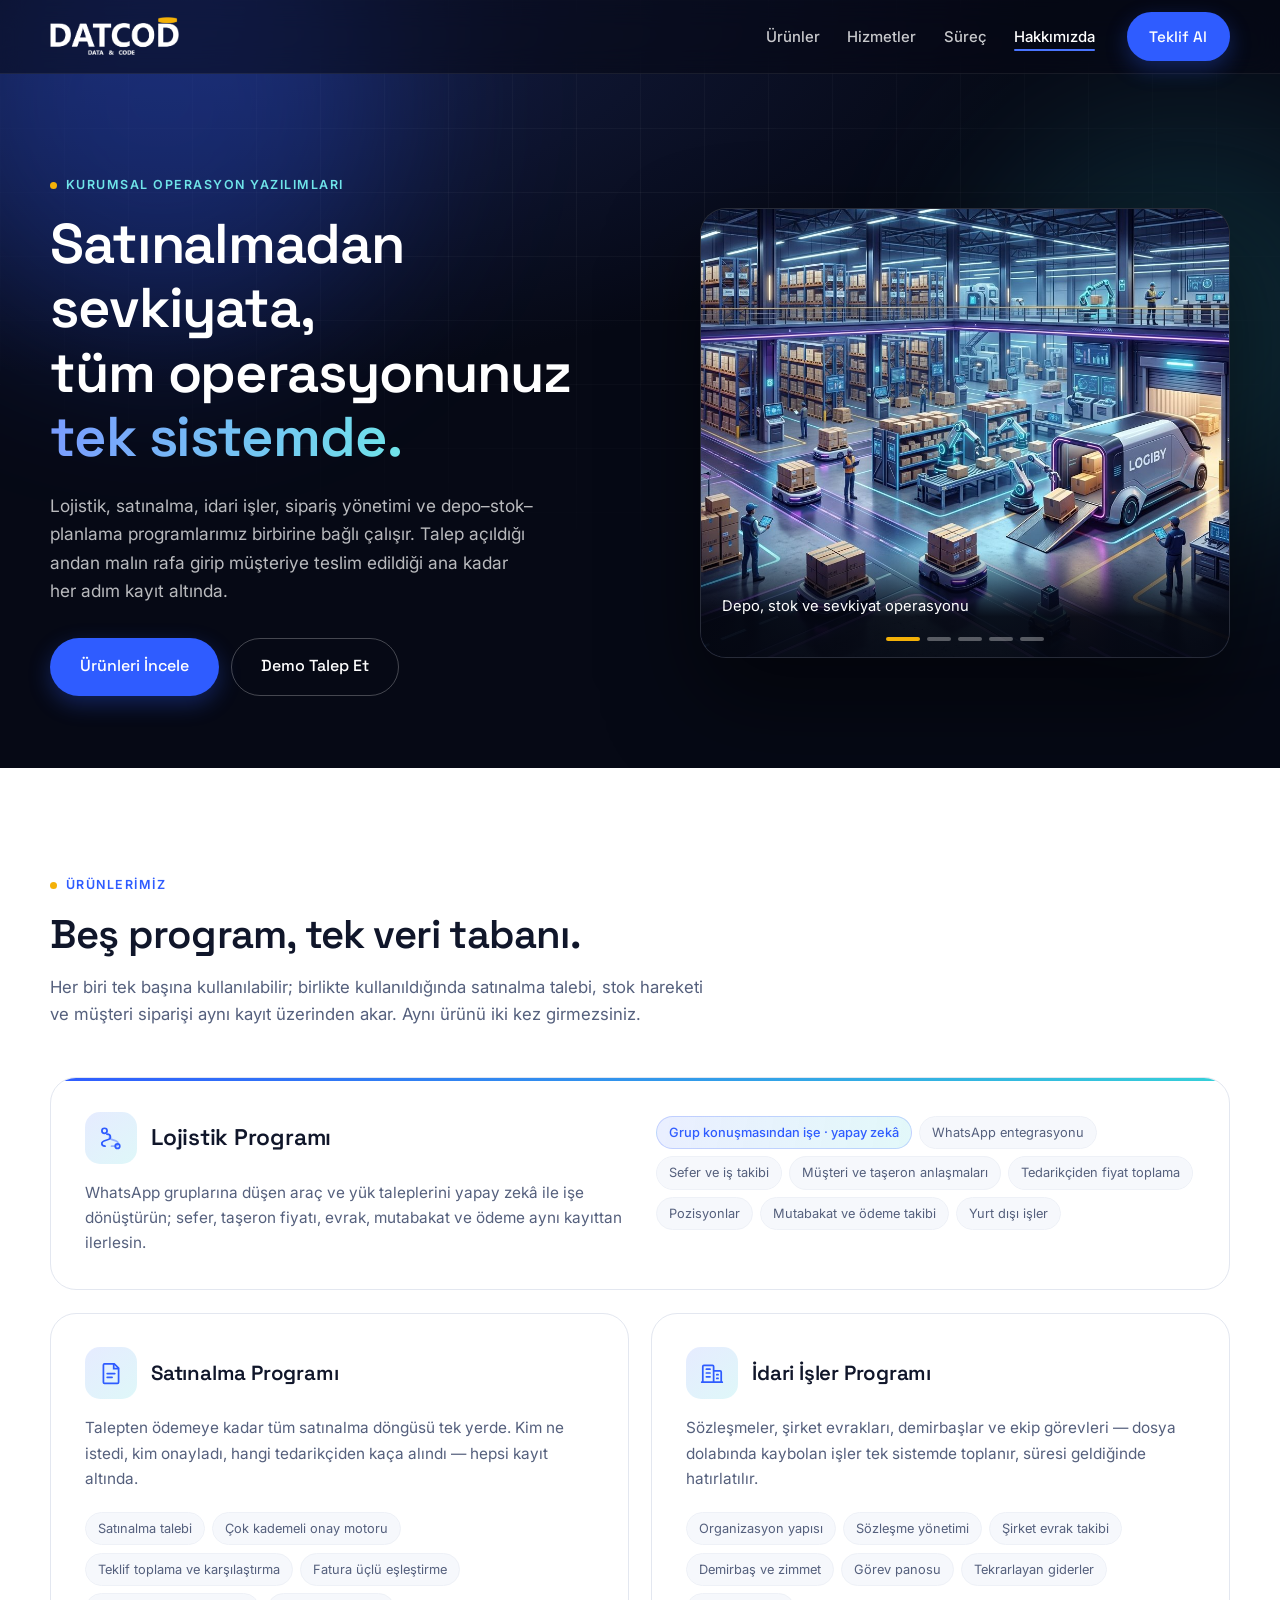
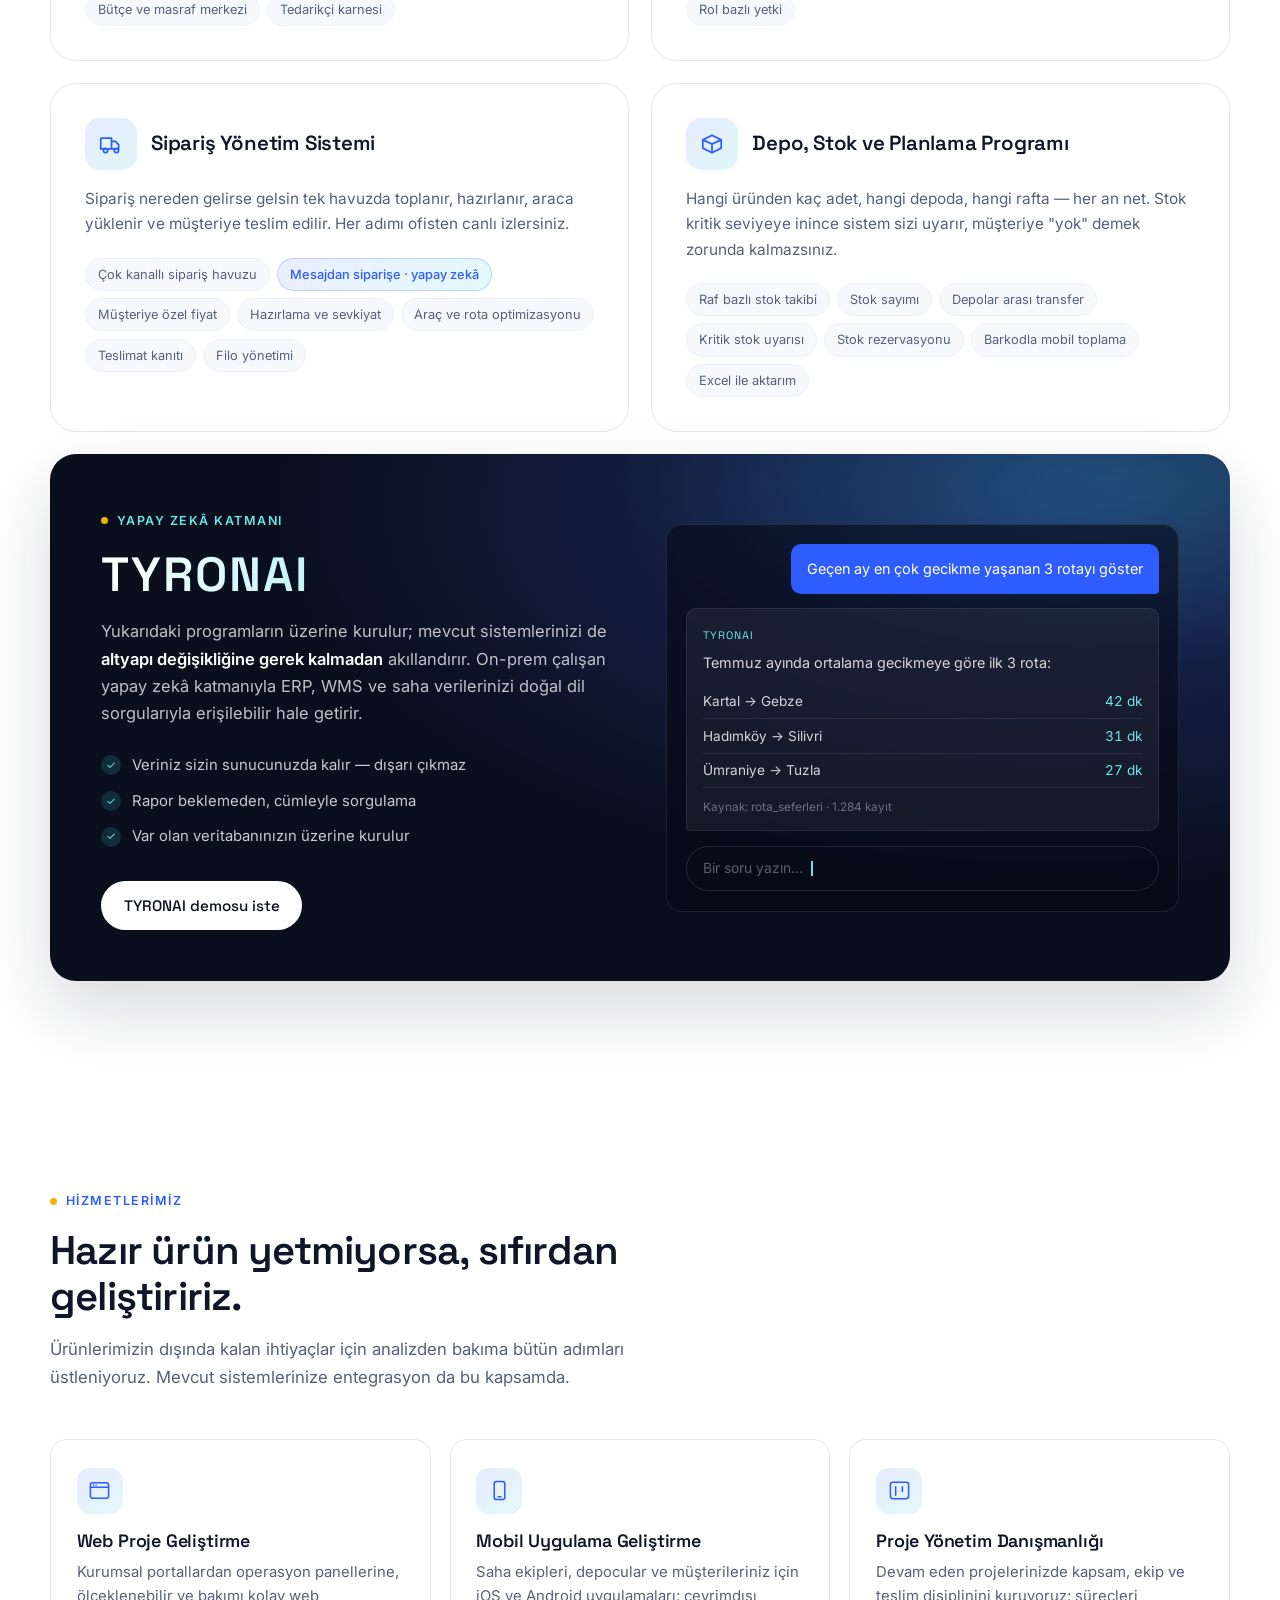
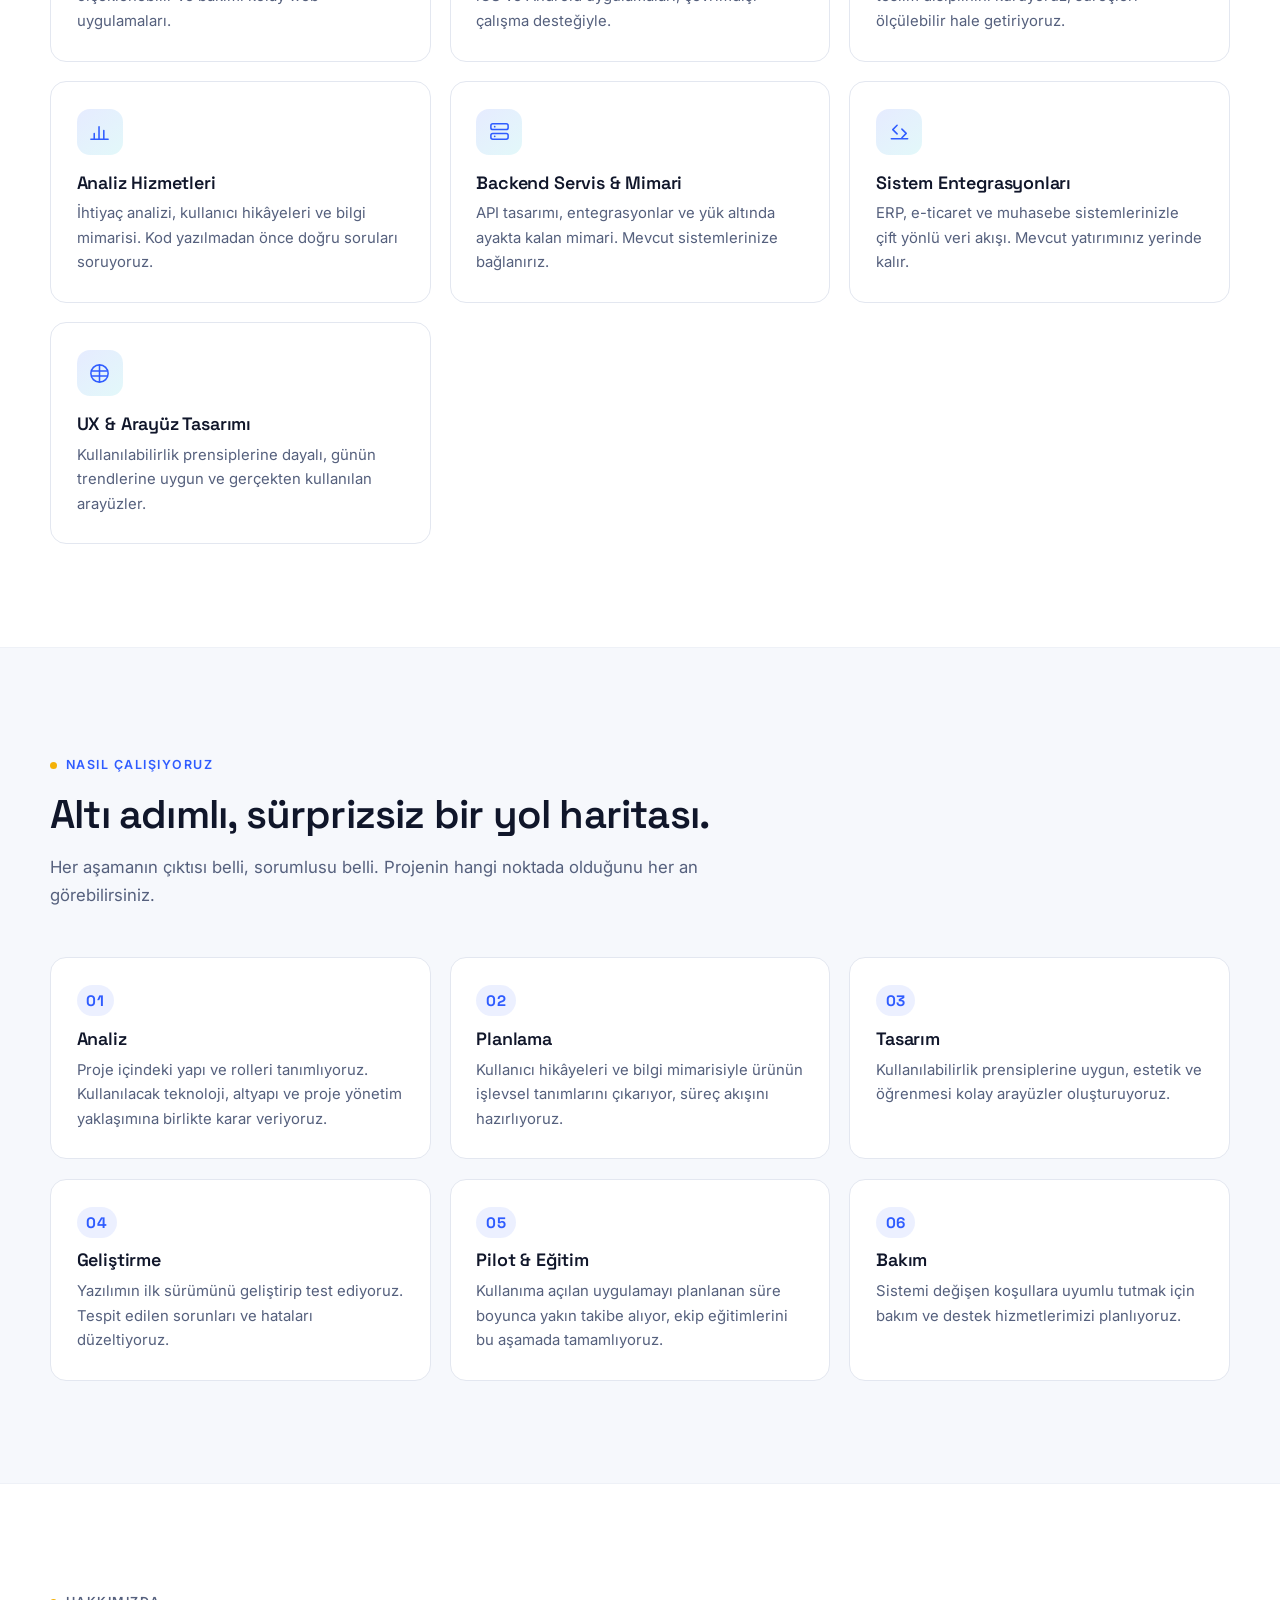
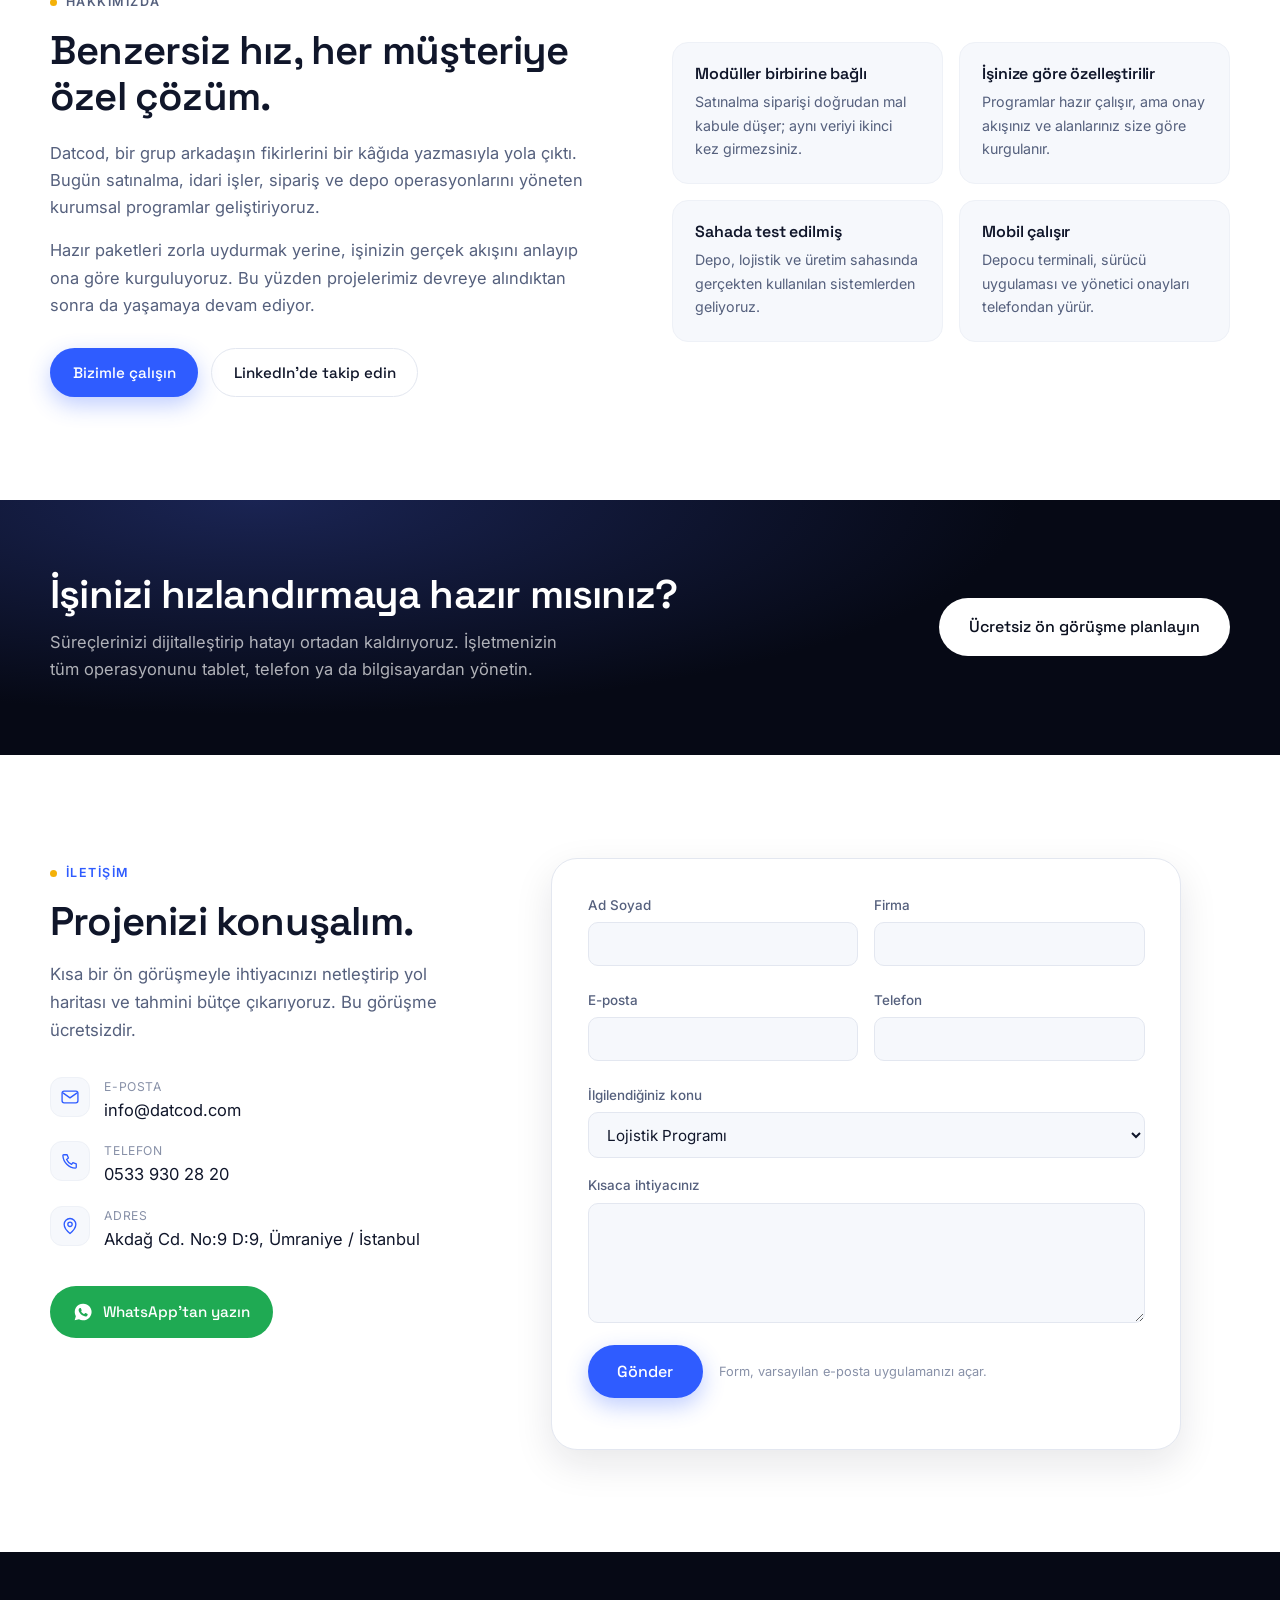
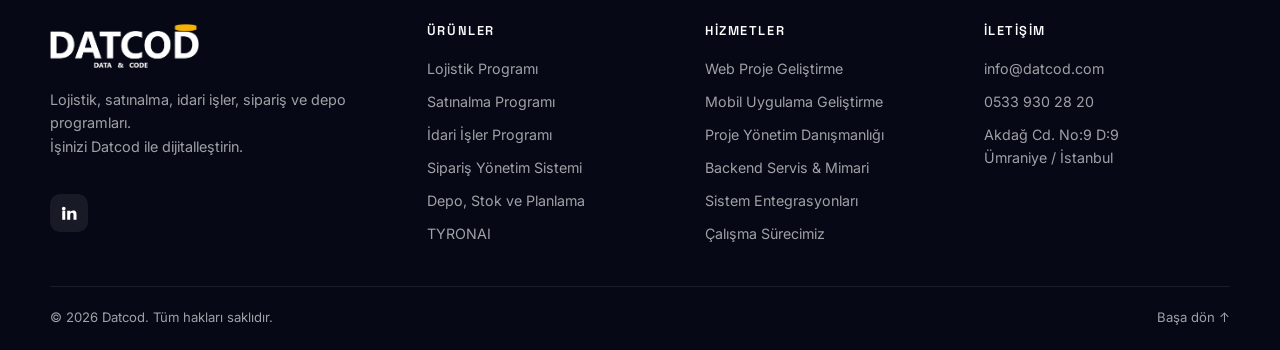
==== index.html @ 48d9013a "Datcod tanıtım sitesi: ilk sürüm Tek sayfalık statik site. Ürünler (Lojistik, Satınalma, İdari İşler" ====
<!DOCTYPE html>
<html lang="tr">
<head>
  <meta charset="UTF-8" />
  <meta name="viewport" content="width=device-width, initial-scale=1.0" />
  <title>Datcod — Özel Yazılım, Mobil Uygulama ve Proje Yönetimi</title>
  <meta name="description" content="Datcod; satınalma, idari işler, sipariş yönetimi ve depo–stok–planlama programları ile özel yazılım ve mobil uygulama geliştirme hizmetleri sunar. TYRONAI ile sistemlerinizi doğal dille yönetin." />
  <meta name="theme-color" content="#070b16" />
  <link rel="icon" href="assets/img/favicon.png" type="image/png" />
  <link rel="apple-touch-icon" href="assets/img/favicon.png" />

  <meta property="og:type" content="website" />
  <meta property="og:site_name" content="Datcod" />
  <meta property="og:title" content="Datcod — İşinizi dijitalleştiren yazılım ortağınız" />
  <meta property="og:description" content="Lojistik, satınalma, idari işler, sipariş yönetimi ve depo–stok–planlama programları. TYRONAI ile verilerinizi konuşarak yönetin." />
  <meta property="og:locale" content="tr_TR" />
  <meta property="og:url" content="https://datcod.com/" />
  <meta name="twitter:card" content="summary_large_image" />

  <link rel="preconnect" href="https://fonts.googleapis.com" />
  <link rel="preconnect" href="https://fonts.gstatic.com" crossorigin />
  <link href="https://fonts.googleapis.com/css2?family=Space+Grotesk:wght@500;600;700&family=Inter:wght@400;500;600&display=swap" rel="stylesheet" />
  <link rel="stylesheet" href="assets/css/style.css" />
</head>
<body>

  <a class="skip-link" href="#anasayfa">İçeriğe geç</a>

  <!-- ============ HEADER ============ -->
  <header class="site-header" id="siteHeader">
    <div class="container header-inner">
      <a class="brand" href="#anasayfa" aria-label="Datcod ana sayfa">
        <img class="brand-logo brand-logo-light" src="assets/img/logo.png" alt="Datcod — Data &amp; Code" width="681" height="201" />
        <img class="brand-logo brand-logo-dark" src="assets/img/logo-dark.png" alt="" aria-hidden="true" width="681" height="201" />
      </a>

      <nav class="nav" id="mainNav" aria-label="Ana menü">
        <ul>
          <li><a href="#urunler">Ürünler</a></li>
          <li><a href="#cozumler">Hizmetler</a></li>
          <li><a href="#surec">Süreç</a></li>
          <li><a href="#hakkimizda">Hakkımızda</a></li>
        </ul>
        <a class="btn btn-primary nav-cta" href="#iletisim">Teklif Al</a>
      </nav>

      <button class="nav-toggle" id="navToggle" aria-expanded="false" aria-controls="mainNav" aria-label="Menüyü aç">
        <span></span><span></span><span></span>
      </button>
    </div>
  </header>

  <main>

    <!-- ============ HERO ============ -->
    <section class="hero" id="anasayfa">
      <div class="hero-grid" aria-hidden="true"></div>
      <div class="hero-glow hero-glow-1" aria-hidden="true"></div>
      <div class="hero-glow hero-glow-2" aria-hidden="true"></div>

      <div class="container hero-inner">
        <div class="hero-copy">
          <p class="eyebrow"><span class="dot" aria-hidden="true"></span> Kurumsal operasyon yazılımları</p>
          <h1>
            Satınalmadan sevkiyata,<br />
            tüm operasyonunuz<br />
            <span class="accent">tek sistemde.</span>
          </h1>
          <p class="lead">
            Lojistik, satınalma, idari işler, sipariş yönetimi ve depo–stok–planlama programlarımız
            birbirine bağlı çalışır. Talep açıldığı andan malın rafa girip müşteriye
            teslim edildiği ana kadar her adım kayıt altında.
          </p>
          <div class="hero-actions">
            <a class="btn btn-primary btn-lg" href="#urunler">Ürünleri İncele</a>
            <a class="btn btn-ghost btn-lg" href="#iletisim">Demo Talep Et</a>
          </div>
        </div>

        <div class="hero-visual">
          <div class="slider" id="heroSlider" aria-roledescription="karusel" aria-label="Datcod çözümleri">
            <div class="slider-track">
              <figure class="slide is-active" data-index="0">
                <img src="assets/img/slide-1-depo.jpg" alt="Otomasyonlu akıllı depo: raflar, taşıma robotları, konveyör ve sevkiyat aracı" width="1024" height="868" fetchpriority="high" />
                <figcaption>Depo, stok ve sevkiyat operasyonu</figcaption>
              </figure>
              <figure class="slide" data-index="1" aria-hidden="true">
                <img src="assets/img/slide-2-satinalma.jpg" alt="Satınalma programı: talepten onaya ve siparişe uzanan süreç" width="1024" height="868" loading="lazy" />
                <figcaption>Satınalma: talepten onaya, siparişten faturaya</figcaption>
              </figure>
              <figure class="slide" data-index="2" aria-hidden="true">
                <img src="assets/img/slide-3-entegrasyon.jpg" alt="Mevcut ERP, e-ticaret ve muhasebe sistemleriyle entegrasyon" width="1024" height="868" loading="lazy" />
                <figcaption>Mevcut sistemlerinizle çift yönlü entegrasyon</figcaption>
              </figure>
              <figure class="slide" data-index="3" aria-hidden="true">
                <img src="assets/img/slide-4-mail.jpg" alt="E-posta ile gelen siparişin otomatik olarak sisteme işlenmesi" width="1024" height="868" loading="lazy" />
                <figcaption>E-postadan gelen sipariş otomatik işlenir</figcaption>
              </figure>
              <figure class="slide" data-index="4" aria-hidden="true">
                <img src="assets/img/slide-5-whatsapp.jpg" alt="WhatsApp mesajıyla gelen siparişin otomatik olarak sisteme işlenmesi" width="1024" height="868" loading="lazy" />
                <figcaption>WhatsApp mesajı siparişe dönüşür</figcaption>
              </figure>
            </div>

            <button class="slider-arrow prev" type="button" aria-label="Önceki görsel">
              <svg viewBox="0 0 24 24" fill="none" aria-hidden="true"><path d="M14.5 5.5 8 12l6.5 6.5" stroke="currentColor" stroke-width="2" stroke-linecap="round" stroke-linejoin="round"/></svg>
            </button>
            <button class="slider-arrow next" type="button" aria-label="Sonraki görsel">
              <svg viewBox="0 0 24 24" fill="none" aria-hidden="true"><path d="M9.5 5.5 16 12l-6.5 6.5" stroke="currentColor" stroke-width="2" stroke-linecap="round" stroke-linejoin="round"/></svg>
            </button>

            <div class="slider-dots" role="tablist" aria-label="Görsel seçimi"></div>
          </div>
        </div>
      </div>
    </section>

    <!-- ============ ÜRÜNLER ============ -->
    <section class="section" id="urunler">
      <div class="container">
        <header class="section-head reveal">
          <p class="eyebrow"><span class="dot" aria-hidden="true"></span> Ürünlerimiz</p>
          <h2>Beş program, tek veri tabanı.</h2>
          <p class="section-lead">
            Her biri tek başına kullanılabilir; birlikte kullanıldığında satınalma talebi,
            stok hareketi ve müşteri siparişi aynı kayıt üzerinden akar. Aynı ürünü iki kez
            girmezsiniz.
          </p>
        </header>

        <div class="product-grid">
          <article class="product product-lead reveal">
            <div class="product-lead-main">
              <div class="product-head">
                <span class="product-icon" aria-hidden="true">
                  <svg viewBox="0 0 24 24" fill="none"><path d="M6.5 19.5c-2 0-3-1.2-3-2.7 0-3.2 8-2.3 8-5.6 0-1.6-1.2-2.7-3.2-2.7" stroke="currentColor" stroke-width="1.6" stroke-linecap="round" stroke-linejoin="round"/><path d="M12.5 19.5h2.8c2 0 3.2-1.1 3.2-2.7 0-3.3-8-2.4-8-5.6" stroke="currentColor" stroke-width="1.6" stroke-linecap="round" stroke-linejoin="round" opacity=".45"/><circle cx="6" cy="5.4" r="2.4" stroke="currentColor" stroke-width="1.6"/><circle cx="18" cy="19.5" r="2.1" stroke="currentColor" stroke-width="1.6"/></svg>
                </span>
                <h3>Lojistik Programı</h3>
              </div>
              <p>
                WhatsApp gruplarına düşen araç ve yük taleplerini yapay zekâ ile işe
                dönüştürün; sefer, taşeron fiyatı, evrak, mutabakat ve ödeme aynı
                kayıttan ilerlesin.
              </p>
            </div>
            <ul class="chips">
              <li class="chip-ai">Grup konuşmasından işe · yapay zekâ</li>
              <li>WhatsApp entegrasyonu</li>
              <li>Sefer ve iş takibi</li>
              <li>Müşteri ve taşeron anlaşmaları</li>
              <li>Tedarikçiden fiyat toplama</li>
              <li>Pozisyonlar</li>
              <li>Mutabakat ve ödeme takibi</li>
              <li>Yurt dışı işler</li>
            </ul>
          </article>

          <article class="product reveal">
            <div class="product-head">
              <span class="product-icon" aria-hidden="true">
                <svg viewBox="0 0 24 24" fill="none"><path d="M6 3.5h9l4 4v13a1 1 0 0 1-1 1H6a1 1 0 0 1-1-1v-16a1 1 0 0 1 1-1Z" stroke="currentColor" stroke-width="1.6" stroke-linejoin="round"/><path d="M14.5 3.7V8h4.3M8.5 12.5h7M8.5 16h4.5" stroke="currentColor" stroke-width="1.6" stroke-linecap="round"/></svg>
              </span>
              <h3>Satınalma Programı</h3>
            </div>
            <p>
              Talepten ödemeye kadar tüm satınalma döngüsü tek yerde. Kim ne istedi,
              kim onayladı, hangi tedarikçiden kaça alındı — hepsi kayıt altında.
            </p>
            <ul class="chips">
              <li>Satınalma talebi</li>
              <li>Çok kademeli onay motoru</li>
              <li>Teklif toplama ve karşılaştırma</li>
              <li>Fatura üçlü eşleştirme</li>
              <li>Bütçe ve masraf merkezi</li>
              <li>Tedarikçi karnesi</li>
            </ul>
          </article>

          <article class="product reveal">
            <div class="product-head">
              <span class="product-icon" aria-hidden="true">
                <svg viewBox="0 0 24 24" fill="none"><path d="M3.5 20.5V6a1 1 0 0 1 1-1h8a1 1 0 0 1 1 1v14.5M13.5 10h6a1 1 0 0 1 1 1v9.5M2.5 20.5h19" stroke="currentColor" stroke-width="1.6" stroke-linecap="round" stroke-linejoin="round"/><path d="M6.8 8.5h3.4M6.8 12h3.4M6.8 15.5h3.4M16.4 13.5h1.2M16.4 17h1.2" stroke="currentColor" stroke-width="1.6" stroke-linecap="round"/></svg>
              </span>
              <h3>İdari İşler Programı</h3>
            </div>
            <p>
              Sözleşmeler, şirket evrakları, demirbaşlar ve ekip görevleri — dosya
              dolabında kaybolan işler tek sistemde toplanır, süresi geldiğinde hatırlatılır.
            </p>
            <ul class="chips">
              <li>Organizasyon yapısı</li>
              <li>Sözleşme yönetimi</li>
              <li>Şirket evrak takibi</li>
              <li>Demirbaş ve zimmet</li>
              <li>Görev panosu</li>
              <li>Tekrarlayan giderler</li>
              <li>Rol bazlı yetki</li>
            </ul>
          </article>

          <article class="product reveal">
            <div class="product-head">
              <span class="product-icon" aria-hidden="true">
                <svg viewBox="0 0 24 24" fill="none"><path d="M2.5 16.5V7.5a1 1 0 0 1 1-1h9v10h-10Zm10-7h3.6l2.9 3.1v3.9h-6.5" stroke="currentColor" stroke-width="1.6" stroke-linejoin="round"/><circle cx="7" cy="18" r="2" stroke="currentColor" stroke-width="1.6"/><circle cx="17" cy="18" r="2" stroke="currentColor" stroke-width="1.6"/></svg>
              </span>
              <h3>Sipariş Yönetim Sistemi</h3>
            </div>
            <p>
              Sipariş nereden gelirse gelsin tek havuzda toplanır, hazırlanır, araca
              yüklenir ve müşteriye teslim edilir. Her adımı ofisten canlı izlersiniz.
            </p>
            <ul class="chips">
              <li>Çok kanallı sipariş havuzu</li>
              <li class="chip-ai">Mesajdan siparişe · yapay zekâ</li>
              <li>Müşteriye özel fiyat</li>
              <li>Hazırlama ve sevkiyat</li>
              <li>Araç ve rota optimizasyonu</li>
              <li>Teslimat kanıtı</li>
              <li>Filo yönetimi</li>
            </ul>
          </article>

          <article class="product reveal">
            <div class="product-head">
              <span class="product-icon" aria-hidden="true">
                <svg viewBox="0 0 24 24" fill="none"><path d="M3.5 8.2 12 4l8.5 4.2v7.6L12 20l-8.5-4.2V8.2Z" stroke="currentColor" stroke-width="1.6" stroke-linejoin="round"/><path d="M12 12 3.5 8.2M12 12l8.5-3.8M12 12v8" stroke="currentColor" stroke-width="1.6" stroke-linejoin="round"/></svg>
              </span>
              <h3>Depo, Stok ve Planlama Programı</h3>
            </div>
            <p>
              Hangi üründen kaç adet, hangi depoda, hangi rafta — her an net. Stok kritik
              seviyeye inince sistem sizi uyarır, müşteriye "yok" demek zorunda kalmazsınız.
            </p>
            <ul class="chips">
              <li>Raf bazlı stok takibi</li>
              <li>Stok sayımı</li>
              <li>Depolar arası transfer</li>
              <li>Kritik stok uyarısı</li>
              <li>Stok rezervasyonu</li>
              <li>Barkodla mobil toplama</li>
              <li>Excel ile aktarım</li>
            </ul>
          </article>
        </div>

        <!-- TYRONAI: ürün ailesinin yapay zekâ katmanı -->
        <div class="tyronai-block" id="tyronai">
          <div class="tyronai-card reveal">
            <div class="tyronai-copy">
            <p class="eyebrow light"><span class="dot" aria-hidden="true"></span> Yapay zekâ katmanı</p>
            <h2 class="tyronai-title">TYRONAI</h2>
            <p class="lead">
              Yukarıdaki programların üzerine kurulur; mevcut sistemlerinizi de
              <strong>altyapı değişikliğine gerek kalmadan</strong> akıllandırır. On-prem
              çalışan yapay zekâ katmanıyla ERP, WMS ve saha verilerinizi doğal dil
              sorgularıyla erişilebilir hale getirir.
            </p>
            <ul class="check-list">
              <li>Veriniz sizin sunucunuzda kalır — dışarı çıkmaz</li>
              <li>Rapor beklemeden, cümleyle sorgulama</li>
              <li>Var olan veritabanınızın üzerine kurulur</li>
            </ul>
            <a class="btn btn-light" href="#iletisim">TYRONAI demosu iste</a>
          </div>

          <div class="tyronai-demo" role="img" aria-label="TYRONAI doğal dil sorgu örneği">
            <div class="chat-line user">
              Geçen ay en çok gecikme yaşanan 3 rotayı göster
            </div>
            <div class="chat-line bot">
              <span class="bot-tag">TYRONAI</span>
              <p>Temmuz ayında ortalama gecikmeye göre ilk 3 rota:</p>
              <table>
                <tr><td>Kartal → Gebze</td><td>42 dk</td></tr>
                <tr><td>Hadımköy → Silivri</td><td>31 dk</td></tr>
                <tr><td>Ümraniye → Tuzla</td><td>27 dk</td></tr>
              </table>
              <p class="muted">Kaynak: rota_seferleri · 1.284 kayıt</p>
            </div>
            <div class="chat-input" aria-hidden="true">
              <span>Bir soru yazın…</span>
              <i></i>
            </div>
            </div>
          </div>
        </div>
      </div>
    </section>

    <!-- ============ ÇÖZÜMLER ============ -->
    <section class="section" id="cozumler">
      <div class="container">
        <header class="section-head reveal">
          <p class="eyebrow"><span class="dot" aria-hidden="true"></span> Hizmetlerimiz</p>
          <h2>Hazır ürün yetmiyorsa, sıfırdan geliştiririz.</h2>
          <p class="section-lead">
            Ürünlerimizin dışında kalan ihtiyaçlar için analizden bakıma bütün adımları
            üstleniyoruz. Mevcut sistemlerinize entegrasyon da bu kapsamda.
          </p>
        </header>

        <div class="card-grid">
          <article class="card reveal">
            <span class="card-icon" aria-hidden="true">
              <svg viewBox="0 0 24 24" fill="none"><rect x="2.5" y="4" width="19" height="16" rx="2.5" stroke="currentColor" stroke-width="1.6"/><path d="M2.5 8.5h19M6 6.2h.01M8.6 6.2h.01" stroke="currentColor" stroke-width="1.6" stroke-linecap="round"/></svg>
            </span>
            <h3>Web Proje Geliştirme</h3>
            <p>Kurumsal portallardan operasyon panellerine, ölçeklenebilir ve bakımı kolay web uygulamaları.</p>
          </article>

          <article class="card reveal">
            <span class="card-icon" aria-hidden="true">
              <svg viewBox="0 0 24 24" fill="none"><rect x="6.5" y="2.5" width="11" height="19" rx="2.5" stroke="currentColor" stroke-width="1.6"/><path d="M10.5 18.5h3" stroke="currentColor" stroke-width="1.6" stroke-linecap="round"/></svg>
            </span>
            <h3>Mobil Uygulama Geliştirme</h3>
            <p>Saha ekipleri, depocular ve müşterileriniz için iOS ve Android uygulamaları; çevrimdışı çalışma desteğiyle.</p>
          </article>

          <article class="card reveal">
            <span class="card-icon" aria-hidden="true">
              <svg viewBox="0 0 24 24" fill="none"><rect x="2.5" y="3.5" width="19" height="17" rx="2.5" stroke="currentColor" stroke-width="1.6"/><path d="M8 8v9M15 8v5" stroke="currentColor" stroke-width="1.6" stroke-linecap="round"/></svg>
            </span>
            <h3>Proje Yönetim Danışmanlığı</h3>
            <p>Devam eden projelerinizde kapsam, ekip ve teslim disiplinini kuruyoruz; süreçleri ölçülebilir hale getiriyoruz.</p>
          </article>

          <article class="card reveal">
            <span class="card-icon" aria-hidden="true">
              <svg viewBox="0 0 24 24" fill="none"><path d="M3 20h18M6.5 20v-6M11.5 20V7M16.5 20v-9" stroke="currentColor" stroke-width="1.6" stroke-linecap="round"/></svg>
            </span>
            <h3>Analiz Hizmetleri</h3>
            <p>İhtiyaç analizi, kullanıcı hikâyeleri ve bilgi mimarisi. Kod yazılmadan önce doğru soruları soruyoruz.</p>
          </article>

          <article class="card reveal">
            <span class="card-icon" aria-hidden="true">
              <svg viewBox="0 0 24 24" fill="none"><rect x="3" y="4" width="18" height="6" rx="2" stroke="currentColor" stroke-width="1.6"/><rect x="3" y="14" width="18" height="6" rx="2" stroke="currentColor" stroke-width="1.6"/><path d="M7 7h.01M7 17h.01" stroke="currentColor" stroke-width="1.8" stroke-linecap="round"/></svg>
            </span>
            <h3>Backend Servis &amp; Mimari</h3>
            <p>API tasarımı, entegrasyonlar ve yük altında ayakta kalan mimari. Mevcut sistemlerinize bağlanırız.</p>
          </article>

          <article class="card reveal">
            <span class="card-icon" aria-hidden="true">
              <svg viewBox="0 0 24 24" fill="none"><path d="M9.5 14.5 5 10l4.5-4.5M14.5 9.5 19 14l-4.5 4.5" stroke="currentColor" stroke-width="1.6" stroke-linecap="round" stroke-linejoin="round"/><path d="M3.5 19.5h17" stroke="currentColor" stroke-width="1.6" stroke-linecap="round"/></svg>
            </span>
            <h3>Sistem Entegrasyonları</h3>
            <p>ERP, e-ticaret ve muhasebe sistemlerinizle çift yönlü veri akışı. Mevcut yatırımınız yerinde kalır.</p>
          </article>

          <article class="card reveal">
            <span class="card-icon" aria-hidden="true">
              <svg viewBox="0 0 24 24" fill="none"><circle cx="12" cy="12" r="9" stroke="currentColor" stroke-width="1.6"/><path d="M12 3v18M3.5 9.5h17M3.5 14.5h17" stroke="currentColor" stroke-width="1.6"/></svg>
            </span>
            <h3>UX &amp; Arayüz Tasarımı</h3>
            <p>Kullanılabilirlik prensiplerine dayalı, günün trendlerine uygun ve gerçekten kullanılan arayüzler.</p>
          </article>
        </div>
      </div>
    </section>

    <!-- ============ SÜREÇ ============ -->
    <section class="section section-alt" id="surec">
      <div class="container">
        <header class="section-head reveal">
          <p class="eyebrow"><span class="dot" aria-hidden="true"></span> Nasıl çalışıyoruz</p>
          <h2>Altı adımlı, sürprizsiz bir yol haritası.</h2>
          <p class="section-lead">
            Her aşamanın çıktısı belli, sorumlusu belli. Projenin hangi noktada olduğunu
            her an görebilirsiniz.
          </p>
        </header>

        <ol class="steps">
          <li class="step reveal">
            <span class="step-no">01</span>
            <h3>Analiz</h3>
            <p>Proje içindeki yapı ve rolleri tanımlıyoruz. Kullanılacak teknoloji, altyapı ve proje yönetim yaklaşımına birlikte karar veriyoruz.</p>
          </li>
          <li class="step reveal">
            <span class="step-no">02</span>
            <h3>Planlama</h3>
            <p>Kullanıcı hikâyeleri ve bilgi mimarisiyle ürünün işlevsel tanımlarını çıkarıyor, süreç akışını hazırlıyoruz.</p>
          </li>
          <li class="step reveal">
            <span class="step-no">03</span>
            <h3>Tasarım</h3>
            <p>Kullanılabilirlik prensiplerine uygun, estetik ve öğrenmesi kolay arayüzler oluşturuyoruz.</p>
          </li>
          <li class="step reveal">
            <span class="step-no">04</span>
            <h3>Geliştirme</h3>
            <p>Yazılımın ilk sürümünü geliştirip test ediyoruz. Tespit edilen sorunları ve hataları düzeltiyoruz.</p>
          </li>
          <li class="step reveal">
            <span class="step-no">05</span>
            <h3>Pilot &amp; Eğitim</h3>
            <p>Kullanıma açılan uygulamayı planlanan süre boyunca yakın takibe alıyor, ekip eğitimlerini bu aşamada tamamlıyoruz.</p>
          </li>
          <li class="step reveal">
            <span class="step-no">06</span>
            <h3>Bakım</h3>
            <p>Sistemi değişen koşullara uyumlu tutmak için bakım ve destek hizmetlerimizi planlıyoruz.</p>
          </li>
        </ol>
      </div>
    </section>

    <!-- ============ HAKKIMIZDA ============ -->
    <section class="section" id="hakkimizda">
      <div class="container about-grid">
        <div class="about-copy reveal">
          <p class="eyebrow"><span class="dot" aria-hidden="true"></span> Hakkımızda</p>
          <h2>Benzersiz hız, her müşteriye özel çözüm.</h2>
          <p>
            Datcod, bir grup arkadaşın fikirlerini bir kâğıda yazmasıyla yola çıktı. Bugün
            satınalma, idari işler, sipariş ve depo operasyonlarını yöneten kurumsal
            programlar geliştiriyoruz.
          </p>
          <p>
            Hazır paketleri zorla uydurmak yerine, işinizin gerçek akışını anlayıp ona göre
            kurguluyoruz. Bu yüzden projelerimiz devreye alındıktan sonra da yaşamaya
            devam ediyor.
          </p>
          <div class="about-actions">
            <a class="btn btn-primary" href="#iletisim">Bizimle çalışın</a>
            <a class="btn btn-ghost" href="https://www.linkedin.com/company/datcod/" target="_blank" rel="noopener">LinkedIn'de takip edin</a>
          </div>
        </div>

        <ul class="value-list reveal">
          <li>
            <h3>Modüller birbirine bağlı</h3>
            <p>Satınalma siparişi doğrudan mal kabule düşer; aynı veriyi ikinci kez girmezsiniz.</p>
          </li>
          <li>
            <h3>İşinize göre özelleştirilir</h3>
            <p>Programlar hazır çalışır, ama onay akışınız ve alanlarınız size göre kurgulanır.</p>
          </li>
          <li>
            <h3>Sahada test edilmiş</h3>
            <p>Depo, lojistik ve üretim sahasında gerçekten kullanılan sistemlerden geliyoruz.</p>
          </li>
          <li>
            <h3>Mobil çalışır</h3>
            <p>Depocu terminali, sürücü uygulaması ve yönetici onayları telefondan yürür.</p>
          </li>
        </ul>
      </div>
    </section>

    <!-- ============ CTA ============ -->
    <section class="cta-band">
      <div class="container cta-inner reveal">
        <div>
          <h2>İşinizi hızlandırmaya hazır mısınız?</h2>
          <p>
            Süreçlerinizi dijitalleştirip hatayı ortadan kaldırıyoruz. İşletmenizin tüm
            operasyonunu tablet, telefon ya da bilgisayardan yönetin.
          </p>
        </div>
        <a class="btn btn-light btn-lg" href="#iletisim">Ücretsiz ön görüşme planlayın</a>
      </div>
    </section>

    <!-- ============ İLETİŞİM ============ -->
    <section class="section" id="iletisim">
      <div class="container contact-grid">
        <div class="contact-info reveal">
          <p class="eyebrow"><span class="dot" aria-hidden="true"></span> İletişim</p>
          <h2>Projenizi konuşalım.</h2>
          <p class="section-lead">
            Kısa bir ön görüşmeyle ihtiyacınızı netleştirip yol haritası ve tahmini
            bütçe çıkarıyoruz. Bu görüşme ücretsizdir.
          </p>

          <ul class="contact-list">
            <li>
              <span class="ci" aria-hidden="true">
                <svg viewBox="0 0 24 24" fill="none"><rect x="2.5" y="5" width="19" height="14" rx="2.5" stroke="currentColor" stroke-width="1.6"/><path d="m3.5 7 8.5 6 8.5-6" stroke="currentColor" stroke-width="1.6" stroke-linejoin="round"/></svg>
              </span>
              <div>
                <span class="ci-label">E-posta</span>
                <a href="mailto:info@datcod.com">info@datcod.com</a>
              </div>
            </li>
            <li>
              <span class="ci" aria-hidden="true">
                <svg viewBox="0 0 24 24" fill="none"><path d="M4.5 4.5h4l1.6 4-2.2 1.6a12 12 0 0 0 6 6l1.6-2.2 4 1.6v4a1 1 0 0 1-1.1 1C10.6 20.1 3.9 13.4 3.5 5.6a1 1 0 0 1 1-1.1Z" stroke="currentColor" stroke-width="1.6" stroke-linejoin="round"/></svg>
              </span>
              <div>
                <span class="ci-label">Telefon</span>
                <a href="tel:+905339302820">0533 930 28 20</a>
              </div>
            </li>
            <li>
              <span class="ci" aria-hidden="true">
                <svg viewBox="0 0 24 24" fill="none"><path d="M12 21s7-5.6 7-11a7 7 0 1 0-14 0c0 5.4 7 11 7 11Z" stroke="currentColor" stroke-width="1.6" stroke-linejoin="round"/><circle cx="12" cy="10" r="2.6" stroke="currentColor" stroke-width="1.6"/></svg>
              </span>
              <div>
                <span class="ci-label">Adres</span>
                <span>Akdağ Cd. No:9 D:9, Ümraniye / İstanbul</span>
              </div>
            </li>
          </ul>

          <a class="btn btn-whatsapp" href="https://wa.me/905339302820" target="_blank" rel="noopener">
            <svg viewBox="0 0 24 24" fill="currentColor" aria-hidden="true"><path d="M12 2a10 10 0 0 0-8.6 15L2 22l5.2-1.4A10 10 0 1 0 12 2Zm5.2 14.1c-.2.6-1.2 1.2-1.7 1.2-.5.1-1 .1-1.6-.1-.4-.1-.9-.3-1.5-.6-2.7-1.2-4.4-3.9-4.5-4.1-.1-.2-1.1-1.4-1.1-2.7 0-1.3.7-1.9 1-2.2.2-.3.5-.3.7-.3h.5c.2 0 .4 0 .6.5l.8 2c.1.2 0 .4-.1.5l-.3.4c-.1.1-.3.3-.1.6.1.3.6 1.1 1.4 1.8 1 .9 1.7 1.1 2 1.2.2.1.4.1.5-.1l.7-.8c.2-.2.3-.2.6-.1l1.9.9c.3.1.4.2.5.3.1.2.1.7-.1 1.3Z"/></svg>
            WhatsApp'tan yazın
          </a>
        </div>

        <form class="contact-form reveal" id="contactForm" novalidate>
          <div class="field">
            <label for="cf-name">Ad Soyad</label>
            <input type="text" id="cf-name" name="name" autocomplete="name" required />
            <p class="err" data-for="cf-name"></p>
          </div>
          <div class="field">
            <label for="cf-company">Firma</label>
            <input type="text" id="cf-company" name="company" autocomplete="organization" />
          </div>
          <div class="field">
            <label for="cf-email">E-posta</label>
            <input type="email" id="cf-email" name="email" autocomplete="email" required />
            <p class="err" data-for="cf-email"></p>
          </div>
          <div class="field">
            <label for="cf-phone">Telefon</label>
            <input type="tel" id="cf-phone" name="phone" autocomplete="tel" />
          </div>
          <div class="field field-full">
            <label for="cf-topic">İlgilendiğiniz konu</label>
            <select id="cf-topic" name="topic">
              <option>Lojistik Programı</option>
              <option>Satınalma Programı</option>
              <option>İdari İşler Programı</option>
              <option>Sipariş Yönetim Sistemi</option>
              <option>Depo, Stok ve Planlama Programı</option>
              <option>TYRONAI</option>
              <option>Özel yazılım geliştirme</option>
              <option>Mobil uygulama</option>
              <option>Sistem entegrasyonu</option>
              <option>Diğer</option>
            </select>
          </div>
          <div class="field field-full">
            <label for="cf-message">Kısaca ihtiyacınız</label>
            <textarea id="cf-message" name="message" rows="5" required></textarea>
            <p class="err" data-for="cf-message"></p>
          </div>
          <div class="field field-full form-foot">
            <button type="submit" class="btn btn-primary btn-lg">Gönder</button>
            <p class="form-note">Form, varsayılan e-posta uygulamanızı açar.</p>
          </div>
          <p class="form-status" id="formStatus" role="status" aria-live="polite"></p>
        </form>
      </div>
    </section>

  </main>

  <!-- ============ FOOTER ============ -->
  <footer class="site-footer">
    <div class="container footer-inner">
      <div class="footer-brand">
        <img class="footer-logo" src="assets/img/logo.png" alt="Datcod — Data &amp; Code" width="681" height="201" />
        <p>
          Lojistik, satınalma, idari işler, sipariş ve depo programları.<br />
          İşinizi Datcod ile dijitalleştirin.
        </p>
        <a class="footer-linkedin" href="https://www.linkedin.com/company/datcod/" target="_blank" rel="noopener" aria-label="Datcod LinkedIn sayfası">
          <svg viewBox="0 0 24 24" fill="currentColor" aria-hidden="true"><path d="M4.98 3.5a2.5 2.5 0 1 1 0 5 2.5 2.5 0 0 1 0-5ZM3 9h4v12H3V9Zm7 0h3.8v1.7h.05c.53-1 1.83-2.05 3.77-2.05C21.4 8.65 22 11 22 14.1V21h-4v-6.1c0-1.46-.03-3.34-2.03-3.34-2.04 0-2.35 1.59-2.35 3.23V21h-4V9Z"/></svg>
        </a>
      </div>

      <nav class="footer-col" aria-label="Ürünler">
        <h3>Ürünler</h3>
        <ul>
          <li><a href="#urunler">Lojistik Programı</a></li>
          <li><a href="#urunler">Satınalma Programı</a></li>
          <li><a href="#urunler">İdari İşler Programı</a></li>
          <li><a href="#urunler">Sipariş Yönetim Sistemi</a></li>
          <li><a href="#urunler">Depo, Stok ve Planlama</a></li>
          <li><a href="#tyronai">TYRONAI</a></li>
        </ul>
      </nav>

      <nav class="footer-col" aria-label="Hizmetler">
        <h3>Hizmetler</h3>
        <ul>
          <li><a href="#cozumler">Web Proje Geliştirme</a></li>
          <li><a href="#cozumler">Mobil Uygulama Geliştirme</a></li>
          <li><a href="#cozumler">Proje Yönetim Danışmanlığı</a></li>
          <li><a href="#cozumler">Backend Servis &amp; Mimari</a></li>
          <li><a href="#cozumler">Sistem Entegrasyonları</a></li>
          <li><a href="#surec">Çalışma Sürecimiz</a></li>
        </ul>
      </nav>

      <div class="footer-col">
        <h3>İletişim</h3>
        <ul>
          <li><a href="mailto:info@datcod.com">info@datcod.com</a></li>
          <li><a href="tel:+905339302820">0533 930 28 20</a></li>
          <li>Akdağ Cd. No:9 D:9<br />Ümraniye / İstanbul</li>
        </ul>
      </div>
    </div>

    <div class="container footer-bottom">
      <p>© <span id="year">2026</span> Datcod. Tüm hakları saklıdır.</p>
      <p><a href="#anasayfa">Başa dön ↑</a></p>
    </div>
  </footer>

  <script type="application/ld+json">
  {
    "@context": "https://schema.org",
    "@type": "Organization",
    "name": "Datcod",
    "url": "https://datcod.com/",
    "email": "info@datcod.com",
    "telephone": "+90 533 930 28 20",
    "description": "Özel yazılım, mobil uygulama geliştirme ve proje yönetim danışmanlığı.",
    "address": {
      "@type": "PostalAddress",
      "streetAddress": "Akdağ Cd. No:9 D:9",
      "addressLocality": "Ümraniye",
      "addressRegion": "İstanbul",
      "addressCountry": "TR"
    },
    "sameAs": ["https://www.linkedin.com/company/datcod/"]
  }
  </script>

  <script src="assets/js/main.js"></script>
</body>
</html>
---- assets/css/style.css ----
/* ==========================================================================
   Datcod — stil dosyası
   ========================================================================== */

:root {
  /* karanlık omurga */
  --ink-950: #060915;
  --ink-900: #0a0f1e;
  --ink-800: #111832;
  --ink-700: #1b2444;
  --ink-600: #2a3560;

  /* vurgu */
  --blue-600: #2f5cff;
  --blue-500: #4a75ff;
  --blue-400: #7a9bff;
  --cyan-400: #35d0d8;
  --cyan-300: #6fe4e9;

  /* logodan gelen marka altını */
  --gold: #f4b108;
  --gold-soft: #ffc93d;

  /* nötr */
  --text:      #10162a;
  --text-soft: #55607d;
  --text-mut:  #8891a8;
  --line:      #e3e7f0;
  --line-soft: #eef1f7;
  --bg:        #ffffff;
  --bg-alt:    #f6f8fc;

  --radius-sm: 10px;
  --radius:    16px;
  --radius-lg: 26px;

  --shadow-sm: 0 2px 10px rgba(16, 22, 42, .06);
  --shadow:    0 14px 38px rgba(16, 22, 42, .10);
  --shadow-lg: 0 30px 70px rgba(16, 22, 42, .16);

  --font-head: "Space Grotesk", "Segoe UI", system-ui, sans-serif;
  --font-body: "Inter", -apple-system, BlinkMacSystemFont, "Segoe UI", Roboto, Arial, sans-serif;

  --container: 1180px;
  --header-h: 74px;
}

/* ---------- reset ---------- */
*, *::before, *::after { box-sizing: border-box; }
html { scroll-behavior: smooth; scroll-padding-top: calc(var(--header-h) + 16px); }
body {
  margin: 0;
  font-family: var(--font-body);
  font-size: 16.5px;
  line-height: 1.65;
  color: var(--text);
  background: var(--bg);
  -webkit-font-smoothing: antialiased;
}
img, svg { max-width: 100%; }
a { color: inherit; text-decoration: none; }
ul, ol { margin: 0; padding: 0; list-style: none; }
h1, h2, h3 { font-family: var(--font-head); font-weight: 600; line-height: 1.15; margin: 0; letter-spacing: -.02em; }
h1 { font-size: clamp(2.15rem, 5vw, 3.5rem); }
h2 { font-size: clamp(1.7rem, 3.4vw, 2.5rem); }
h3 { font-size: 1.12rem; letter-spacing: -.01em; }
p  { margin: 0 0 1rem; }
p:last-child { margin-bottom: 0; }

.container { width: min(100% - 2.5rem, var(--container)); margin-inline: auto; }

.skip-link {
  position: absolute; left: -9999px; top: 0; z-index: 999;
  background: var(--ink-900); color: #fff; padding: .7rem 1.1rem; border-radius: 0 0 var(--radius-sm) 0;
}
.skip-link:focus { left: 0; }

:focus-visible { outline: 2px solid var(--blue-500); outline-offset: 3px; border-radius: 4px; }

/* ---------- ortak parçalar ---------- */
.eyebrow {
  display: inline-flex; align-items: center; gap: .55rem;
  font-size: .78rem; font-weight: 600; letter-spacing: .12em; text-transform: uppercase;
  color: var(--blue-600); margin: 0 0 1rem;
}
.eyebrow .dot { width: 7px; height: 7px; border-radius: 50%; background: var(--gold); }
.eyebrow.light { color: var(--cyan-300); }

.accent {
  background: linear-gradient(100deg, var(--blue-400), var(--cyan-300));
  -webkit-background-clip: text; background-clip: text; color: transparent;
}

.btn {
  display: inline-flex; align-items: center; justify-content: center; gap: .5rem;
  font-family: var(--font-head); font-weight: 500; font-size: .95rem;
  padding: .7rem 1.35rem; border-radius: 999px; border: 1px solid transparent;
  cursor: pointer; transition: transform .18s ease, box-shadow .18s ease, background .18s ease, color .18s ease;
  white-space: nowrap;
}
.btn-lg { padding: .92rem 1.8rem; font-size: 1rem; }
.btn-primary { background: var(--blue-600); color: #fff; box-shadow: 0 8px 22px rgba(47, 92, 255, .3); }
.btn-primary:hover { background: var(--blue-500); transform: translateY(-2px); box-shadow: 0 14px 30px rgba(47, 92, 255, .38); }
.btn-ghost { border-color: var(--line); color: var(--text); background: transparent; }
.btn-ghost:hover { border-color: var(--ink-600); transform: translateY(-2px); }
.btn-light { background: #fff; color: var(--ink-900); }
.btn-light:hover { transform: translateY(-2px); box-shadow: var(--shadow); }
.btn-whatsapp {
  display: inline-flex; align-items: center; gap: .6rem;
  background: #1faa53; color: #fff; padding: .8rem 1.4rem; border-radius: 999px;
  font-family: var(--font-head); font-weight: 500; transition: transform .18s ease, background .18s ease;
}
.btn-whatsapp svg { width: 20px; height: 20px; }
.btn-whatsapp:hover { background: #189246; transform: translateY(-2px); }

.section { padding: clamp(4rem, 8vw, 6.5rem) 0; }
.section-alt { background: var(--bg-alt); border-block: 1px solid var(--line-soft); }
.section-head { max-width: 660px; margin-bottom: 3rem; }
.section-lead { color: var(--text-soft); font-size: 1.05rem; margin-top: 1rem; }

/* ---------- header ---------- */
.site-header {
  position: fixed; inset: 0 0 auto 0; z-index: 100; height: var(--header-h);
  display: flex; align-items: center;
  background: rgba(6, 9, 21, .55);
  backdrop-filter: blur(14px); -webkit-backdrop-filter: blur(14px);
  border-bottom: 1px solid rgba(255, 255, 255, .07);
  transition: background .25s ease, border-color .25s ease, box-shadow .25s ease;
}
.site-header.solid {
  background: rgba(255, 255, 255, .9);
  border-bottom-color: var(--line);
  box-shadow: var(--shadow-sm);
}
.header-inner { display: flex; align-items: center; justify-content: space-between; gap: 1.5rem; }

.brand { display: inline-flex; align-items: center; }
.brand-logo { display: block; height: 38px; width: auto; }
.brand-logo-dark { display: none; }
.site-header.solid .brand-logo-light { display: none; }
.site-header.solid .brand-logo-dark { display: block; }

.nav { display: flex; align-items: center; gap: 2rem; }
.nav ul { display: flex; align-items: center; gap: 1.7rem; }
.nav ul a {
  font-size: .93rem; font-weight: 500; color: rgba(255, 255, 255, .78);
  position: relative; padding-block: .3rem; transition: color .2s ease;
}
.site-header.solid .nav ul a { color: var(--text-soft); }
.nav ul a::after {
  content: ""; position: absolute; left: 0; right: 100%; bottom: 0; height: 2px;
  background: var(--blue-500); border-radius: 2px; transition: right .25s ease;
}
.nav ul a:hover, .nav ul a.active { color: #fff; }
.site-header.solid .nav ul a:hover, .site-header.solid .nav ul a.active { color: var(--ink-900); }
.nav ul a:hover::after, .nav ul a.active::after { right: 0; }

.nav-toggle {
  display: none; width: 42px; height: 42px; border: 0; border-radius: var(--radius-sm);
  background: rgba(255, 255, 255, .1); cursor: pointer; padding: 0;
  flex-direction: column; align-items: center; justify-content: center; gap: 5px;
}
.site-header.solid .nav-toggle { background: var(--bg-alt); }
.nav-toggle span { display: block; width: 18px; height: 2px; border-radius: 2px; background: #fff; transition: transform .25s ease, opacity .2s ease; }
.site-header.solid .nav-toggle span { background: var(--ink-900); }
.nav-toggle[aria-expanded="true"] span:nth-child(1) { transform: translateY(7px) rotate(45deg); }
.nav-toggle[aria-expanded="true"] span:nth-child(2) { opacity: 0; }
.nav-toggle[aria-expanded="true"] span:nth-child(3) { transform: translateY(-7px) rotate(-45deg); }

/* ---------- hero ---------- */
.hero {
  position: relative; overflow: hidden; color: #fff;
  background: radial-gradient(120% 90% at 15% 0%, #16204a 0%, var(--ink-950) 55%);
  padding: calc(var(--header-h) + clamp(3.5rem, 8vw, 6rem)) 0 clamp(3rem, 6vw, 4.5rem);
}
.hero-grid {
  position: absolute; inset: 0;
  background-image:
    linear-gradient(rgba(255, 255, 255, .045) 1px, transparent 1px),
    linear-gradient(90deg, rgba(255, 255, 255, .045) 1px, transparent 1px);
  background-size: 64px 64px;
  mask-image: radial-gradient(80% 60% at 50% 25%, #000 0%, transparent 85%);
  -webkit-mask-image: radial-gradient(80% 60% at 50% 25%, #000 0%, transparent 85%);
}
.hero-glow { position: absolute; border-radius: 50%; filter: blur(90px); opacity: .5; pointer-events: none; }
.hero-glow-1 { width: 480px; height: 480px; background: rgba(47, 92, 255, .55); top: -140px; left: -80px; }
.hero-glow-2 { width: 420px; height: 420px; background: rgba(53, 208, 216, .3); top: 120px; right: -120px; }

.hero-inner {
  position: relative; display: grid; grid-template-columns: 1.05fr .95fr;
  gap: clamp(2rem, 5vw, 4rem); align-items: center;
}
.hero .eyebrow { color: var(--cyan-300); }
.hero h1 { color: #fff; }
.hero .lead { color: rgba(255, 255, 255, .72); font-size: 1.08rem; max-width: 44ch; margin-top: 1.4rem; }
.hero-actions { display: flex; flex-wrap: wrap; gap: .8rem; margin-top: 2rem; }
.hero .btn-ghost { border-color: rgba(255, 255, 255, .25); color: #fff; }
.hero .btn-ghost:hover { border-color: rgba(255, 255, 255, .6); background: rgba(255, 255, 255, .06); }
/* hero slider */
.slider {
  position: relative; border-radius: var(--radius-lg); overflow: hidden;
  border: 1px solid rgba(255, 255, 255, .12);
  box-shadow: 0 40px 90px rgba(0, 0, 0, .5);
  background: var(--ink-900);
}
.slider-track { position: relative; aspect-ratio: 1024 / 868; }
.slide {
  position: absolute; inset: 0; margin: 0;
  opacity: 0; visibility: hidden;
  transition: opacity .7s ease, visibility .7s;
}
.slide.is-active { opacity: 1; visibility: visible; }
.slide img { width: 100%; height: 100%; object-fit: cover; display: block; }
.slide figcaption {
  position: absolute; inset: auto 0 0 0; z-index: 2;
  padding: 2.8rem 1.3rem 2.5rem;   /* alt boşluk nokta göstergesine yer bırakır */
  font-size: .92rem; color: #fff; line-height: 1.4;
  background: linear-gradient(180deg, transparent, rgba(4, 7, 16, .92) 62%);
}

.slider-arrow {
  position: absolute; top: 50%; z-index: 3; transform: translateY(-50%);
  width: 40px; height: 40px; display: grid; place-items: center;
  border: 1px solid rgba(255, 255, 255, .2); border-radius: 50%;
  background: rgba(6, 9, 21, .5); color: #fff; cursor: pointer; padding: 0;
  opacity: 0; transition: opacity .25s ease, background .2s ease, border-color .2s ease;
  backdrop-filter: blur(6px);
}
.slider-arrow svg { width: 20px; height: 20px; }
.slider-arrow.prev { left: .8rem; }
.slider-arrow.next { right: .8rem; }
.slider:hover .slider-arrow, .slider-arrow:focus-visible { opacity: 1; }
.slider-arrow:hover { background: var(--blue-600); border-color: transparent; }

.slider-dots {
  position: absolute; inset: auto 0 .95rem 0; z-index: 4;
  display: flex; justify-content: center; gap: .45rem;
}
.slider-dots button {
  width: 24px; height: 4px; padding: 0; border: 0; border-radius: 99px; cursor: pointer;
  background: rgba(255, 255, 255, .32); transition: background .25s ease, width .25s ease;
}
.slider-dots button:hover { background: rgba(255, 255, 255, .6); }
.slider-dots button[aria-selected="true"] { width: 34px; background: var(--gold); }

/* ---------- ürünler ---------- */
.product-grid { display: grid; grid-template-columns: repeat(2, 1fr); gap: 1.4rem; }
.product {
  position: relative; overflow: hidden;
  padding: clamp(1.6rem, 3vw, 2.1rem); border-radius: var(--radius-lg);
  background: var(--bg); border: 1px solid var(--line);
  transition: transform .22s ease, box-shadow .22s ease, border-color .22s ease;
}
.product::before {
  content: ""; position: absolute; inset: 0 0 auto 0; height: 3px;
  background: linear-gradient(90deg, var(--blue-600), var(--cyan-400));
  transform: scaleX(0); transform-origin: left; transition: transform .3s ease;
}
.product:hover { transform: translateY(-5px); box-shadow: var(--shadow); border-color: transparent; }
.product:hover::before { transform: scaleX(1); }

.product-head { display: flex; align-items: center; gap: .9rem; margin-bottom: 1rem; }
.product-icon {
  flex: none; display: grid; place-items: center; width: 52px; height: 52px; border-radius: 15px;
  background: linear-gradient(140deg, rgba(47, 92, 255, .12), rgba(53, 208, 216, .16));
  color: var(--blue-600);
}
.product-icon svg { width: 26px; height: 26px; }
.product-head h3 { font-size: 1.28rem; }
.product p { color: var(--text-soft); font-size: .96rem; }

/* ilk ürün: tüm satırı kaplar, içeride iki sütun */
.product-lead {
  grid-column: 1 / -1;
  display: grid; grid-template-columns: minmax(0, 1fr) minmax(0, 1fr);
  gap: 1.1rem 2rem; align-items: start;
}
.product-lead::before { transform: scaleX(1); }
.product-lead .product-head h3 { font-size: 1.42rem; }
.product-lead .chips { margin-top: .25rem; }

.chips { display: flex; flex-wrap: wrap; gap: .45rem; margin-top: 1.3rem; }
.chips li {
  font-size: .8rem; color: var(--text-soft);
  padding: .32rem .75rem; border-radius: 999px;
  background: var(--bg-alt); border: 1px solid var(--line-soft);
}
.chips .chip-ai {
  background: linear-gradient(100deg, rgba(47, 92, 255, .1), rgba(53, 208, 216, .14));
  border-color: rgba(47, 92, 255, .22); color: var(--blue-600); font-weight: 500;
}

/* ---------- TYRONAI (ürünler bölümünün içinde) ---------- */
.tyronai-block { margin-top: 1.4rem; scroll-margin-top: calc(var(--header-h) + 20px); }
.tyronai-card {
  display: grid; grid-template-columns: 1fr 1fr; gap: clamp(2rem, 4vw, 3.5rem);
  align-items: center; padding: clamp(2rem, 4vw, 3.4rem);
  border-radius: var(--radius-lg); color: #fff; position: relative; overflow: hidden;
  background: radial-gradient(110% 120% at 85% 10%, #1d2b63 0%, var(--ink-900) 60%);
  box-shadow: var(--shadow-lg);
}
.tyronai-card::after {
  content: ""; position: absolute; inset: 0; pointer-events: none;
  background: radial-gradient(60% 50% at 90% 5%, rgba(53, 208, 216, .22), transparent 70%);
}
.tyronai-copy { position: relative; z-index: 1; }
.tyronai-title {
  font-size: clamp(2.2rem, 4.5vw, 3rem); letter-spacing: .04em; margin-bottom: 1rem;
  background: linear-gradient(100deg, #fff, var(--cyan-300));
  -webkit-background-clip: text; background-clip: text; color: transparent;
}
.tyronai-card .lead { color: rgba(255, 255, 255, .74); }
.tyronai-card .lead strong { color: #fff; font-weight: 600; }
.check-list { display: grid; gap: .7rem; margin: 1.6rem 0 2rem; }
.check-list li {
  display: flex; gap: .65rem; align-items: flex-start;
  font-size: .93rem; color: rgba(255, 255, 255, .78);
}
.check-list li::before {
  content: "✓"; flex: none; width: 20px; height: 20px; margin-top: .15rem;
  display: grid; place-items: center; border-radius: 50%; font-size: .7rem;
  background: rgba(53, 208, 216, .16); color: var(--cyan-300);
}

.tyronai-demo {
  position: relative; z-index: 1;
  background: rgba(6, 9, 21, .6); border: 1px solid rgba(255, 255, 255, .1);
  border-radius: var(--radius); padding: 1.2rem; display: grid; gap: .9rem;
  backdrop-filter: blur(6px);
}
.chat-line { border-radius: var(--radius-sm); padding: .8rem 1rem; font-size: .9rem; }
.chat-line.user {
  background: var(--blue-600); color: #fff; justify-self: end; max-width: 90%;
  border-bottom-right-radius: 4px;
}
.chat-line.bot {
  background: rgba(255, 255, 255, .06); border: 1px solid rgba(255, 255, 255, .08);
  color: rgba(255, 255, 255, .82); border-bottom-left-radius: 4px;
}
.bot-tag {
  display: inline-block; font-family: var(--font-head); font-size: .68rem; letter-spacing: .1em;
  color: var(--cyan-300); margin-bottom: .4rem;
}
.chat-line.bot p { margin: 0 0 .6rem; }
.chat-line.bot table { width: 100%; border-collapse: collapse; font-size: .85rem; margin-bottom: .6rem; }
.chat-line.bot td { padding: .35rem 0; border-bottom: 1px solid rgba(255, 255, 255, .07); }
.chat-line.bot td:last-child { text-align: right; color: var(--cyan-300); font-variant-numeric: tabular-nums; }
.chat-line.bot .muted { font-size: .74rem; color: rgba(255, 255, 255, .38); margin: 0; }
.chat-input {
  display: flex; align-items: center; gap: .5rem;
  border: 1px solid rgba(255, 255, 255, .12); border-radius: 999px;
  padding: .65rem 1rem; font-size: .87rem; color: rgba(255, 255, 255, .35);
}
.chat-input i { width: 2px; height: 15px; background: var(--cyan-300); animation: blink 1.1s steps(2) infinite; }
@keyframes blink { 50% { opacity: 0 } }

/* ---------- kartlar ---------- */
.card-grid { display: grid; grid-template-columns: repeat(3, 1fr); gap: 1.2rem; }
.card {
  padding: 1.7rem 1.6rem; border-radius: var(--radius); background: var(--bg);
  border: 1px solid var(--line); transition: transform .22s ease, box-shadow .22s ease, border-color .22s ease;
}
.card:hover { transform: translateY(-5px); box-shadow: var(--shadow); border-color: transparent; }
.card-icon {
  display: grid; place-items: center; width: 46px; height: 46px; border-radius: 13px;
  background: linear-gradient(140deg, rgba(47, 92, 255, .12), rgba(53, 208, 216, .14));
  color: var(--blue-600); margin-bottom: 1.1rem;
}
.card-icon svg { width: 23px; height: 23px; }
.card h3 { margin-bottom: .5rem; }
.card p { color: var(--text-soft); font-size: .93rem; }

/* ---------- süreç ---------- */
.steps { display: grid; grid-template-columns: repeat(3, 1fr); gap: 1.2rem; counter-reset: step; }
.step {
  position: relative; background: var(--bg); border: 1px solid var(--line);
  border-radius: var(--radius); padding: 1.7rem 1.6rem;
  transition: transform .22s ease, box-shadow .22s ease;
}
.step:hover { transform: translateY(-5px); box-shadow: var(--shadow); }
.step-no {
  display: inline-block; font-family: var(--font-head); font-size: .95rem; font-weight: 700;
  letter-spacing: .04em; color: var(--blue-600); margin-bottom: .8rem;
  padding: .18rem .6rem; border-radius: 999px; background: rgba(47, 92, 255, .09);
}
.step h3 { margin-bottom: .5rem; }
.step p { color: var(--text-soft); font-size: .93rem; }

/* ---------- hakkımızda ---------- */
.about-grid { display: grid; grid-template-columns: 1fr 1fr; gap: clamp(2rem, 5vw, 4rem); align-items: center; }
.about-copy p { color: var(--text-soft); }
.about-copy h2 { margin-bottom: 1.2rem; }
.about-actions { display: flex; flex-wrap: wrap; gap: .8rem; margin-top: 1.8rem; }
.value-list { display: grid; grid-template-columns: 1fr 1fr; gap: 1rem; }
.value-list li {
  padding: 1.4rem; border-radius: var(--radius);
  background: var(--bg-alt); border: 1px solid var(--line-soft);
}
.value-list h3 { font-size: 1rem; margin-bottom: .4rem; }
.value-list p { font-size: .89rem; color: var(--text-soft); }

/* ---------- CTA bandı ---------- */
.cta-band {
  background: radial-gradient(100% 140% at 20% 0%, #1a2453 0%, var(--ink-950) 60%);
  color: #fff; padding: clamp(3rem, 6vw, 4.5rem) 0;
}
.cta-inner { display: flex; align-items: center; justify-content: space-between; gap: 2rem; flex-wrap: wrap; }
.cta-inner h2 { margin-bottom: .7rem; }
.cta-inner p { color: rgba(255, 255, 255, .68); max-width: 52ch; }

/* ---------- iletişim ---------- */
.contact-grid { display: grid; grid-template-columns: .9fr 1.1fr; gap: clamp(2rem, 5vw, 4rem); align-items: start; }
.contact-list { display: grid; gap: 1.1rem; margin: 2rem 0; }
.contact-list li { display: flex; gap: .9rem; align-items: flex-start; }
.ci {
  flex: none; width: 40px; height: 40px; border-radius: 12px; display: grid; place-items: center;
  background: var(--bg-alt); color: var(--blue-600); border: 1px solid var(--line-soft);
}
.ci svg { width: 20px; height: 20px; }
.ci-label { display: block; font-size: .76rem; letter-spacing: .05em; text-transform: uppercase; color: var(--text-mut); }
.contact-list a:hover { color: var(--blue-600); }

.contact-form {
  display: grid; grid-template-columns: 1fr 1fr; gap: 1rem;
  padding: clamp(1.5rem, 3vw, 2.2rem); border-radius: var(--radius-lg);
  background: var(--bg); border: 1px solid var(--line); box-shadow: var(--shadow);
}
.field { display: flex; flex-direction: column; gap: .4rem; }
.field-full { grid-column: 1 / -1; }
.field label { font-size: .84rem; font-weight: 500; color: var(--text-soft); }
.field input, .field select, .field textarea {
  font-family: inherit; font-size: .95rem; color: var(--text);
  padding: .72rem .9rem; border-radius: var(--radius-sm);
  border: 1px solid var(--line); background: var(--bg-alt);
  transition: border-color .2s ease, background .2s ease;
}
.field textarea { resize: vertical; }
.field input:focus, .field select:focus, .field textarea:focus {
  border-color: var(--blue-500); background: var(--bg); outline: none;
  box-shadow: 0 0 0 3px rgba(47, 92, 255, .12);
}
.field.invalid input, .field.invalid textarea { border-color: #e05252; }
.err { font-size: .78rem; color: #d63c3c; margin: 0; min-height: 0; }
.form-foot { flex-direction: row; align-items: center; gap: 1rem; flex-wrap: wrap; }
.form-note { font-size: .8rem; color: var(--text-mut); margin: 0; }
.form-status { grid-column: 1 / -1; font-size: .88rem; margin: 0; color: #1a8a4a; }

/* ---------- footer ---------- */
.site-footer { background: var(--ink-950); color: rgba(255, 255, 255, .62); padding-top: clamp(3rem, 6vw, 4.5rem); }
.footer-inner {
  display: grid; grid-template-columns: 1.4fr 1fr 1fr 1fr; gap: 2rem;
  padding-bottom: 2.5rem;
}
.footer-logo { display: block; height: 44px; width: auto; margin-bottom: 1.2rem; }
.footer-brand p { font-size: .9rem; }
.footer-linkedin {
  display: inline-grid; place-items: center; width: 38px; height: 38px; margin-top: 1.2rem;
  border-radius: 10px; background: rgba(255, 255, 255, .07); color: #fff;
  transition: background .2s ease, transform .2s ease;
}
.footer-linkedin svg { width: 18px; height: 18px; }
.footer-linkedin:hover { background: var(--blue-600); transform: translateY(-2px); }
.footer-col h3 {
  font-size: .8rem; letter-spacing: .12em; text-transform: uppercase;
  color: #fff; margin-bottom: 1.1rem;
}
.footer-col ul { display: grid; gap: .6rem; }
.footer-col li, .footer-col a { font-size: .89rem; }
.footer-col a:hover { color: #fff; }
.footer-bottom {
  display: flex; justify-content: space-between; align-items: center; gap: 1rem; flex-wrap: wrap;
  padding: 1.3rem 0; border-top: 1px solid rgba(255, 255, 255, .08);
  font-size: .82rem;
}
.footer-bottom p { margin: 0; }
.footer-bottom a:hover { color: #fff; }

/* ---------- reveal animasyonu ----------
   JS yoksa .js sınıfı da olmaz; içerik hiçbir koşulda gizli kalmaz. */
.js .reveal { opacity: 0; transform: translateY(22px); transition: opacity .6s ease, transform .6s cubic-bezier(.2, .8, .3, 1); }
.js .reveal.in { opacity: 1; transform: none; }

/* ---------- responsive ---------- */
@media (max-width: 1000px) {
  .hero-inner { grid-template-columns: 1fr; }
  .hero-visual { max-width: 560px; }
  .tyronai-card { grid-template-columns: 1fr; }
  .card-grid, .steps { grid-template-columns: repeat(2, 1fr); }
  .about-grid, .contact-grid { grid-template-columns: 1fr; }
  .footer-inner { grid-template-columns: 1fr 1fr; }
}

@media (max-width: 760px) {
  .nav-toggle { display: flex; }
  .nav {
    position: fixed; inset: var(--header-h) 0 auto 0;
    flex-direction: column; align-items: stretch; gap: 0;
    background: var(--ink-900); padding: 1rem 1.25rem 1.6rem;
    border-bottom: 1px solid rgba(255, 255, 255, .1);
    transform: translateY(-12px); opacity: 0; pointer-events: none;
    transition: opacity .22s ease, transform .22s ease;
    max-height: calc(100vh - var(--header-h)); overflow-y: auto;
  }
  .nav.open { transform: none; opacity: 1; pointer-events: auto; }
  .nav ul { flex-direction: column; align-items: stretch; gap: 0; }
  .nav ul a { display: block; padding: .85rem .2rem; border-bottom: 1px solid rgba(255, 255, 255, .07); color: rgba(255, 255, 255, .82); }
  .site-header.solid .nav ul a { color: rgba(255, 255, 255, .82); }
  .nav ul a::after { display: none; }
  .nav-cta { margin-top: 1.1rem; }

  .card-grid, .steps, .value-list, .contact-form, .product-grid { grid-template-columns: 1fr; }
  .product-lead { grid-template-columns: 1fr; gap: 1rem; }
  .slider-arrow { opacity: 1; width: 34px; height: 34px; }
  .slide figcaption { font-size: .85rem; padding: 2.2rem 1rem 2.3rem; }
  .footer-inner { grid-template-columns: 1fr; gap: 2rem; }
  .cta-inner { flex-direction: column; align-items: flex-start; }
}

@media (prefers-reduced-motion: reduce) {
  html { scroll-behavior: auto; }
  *, *::before, *::after { animation-duration: .001ms !important; transition-duration: .001ms !important; }
  .js .reveal { opacity: 1; transform: none; }
}
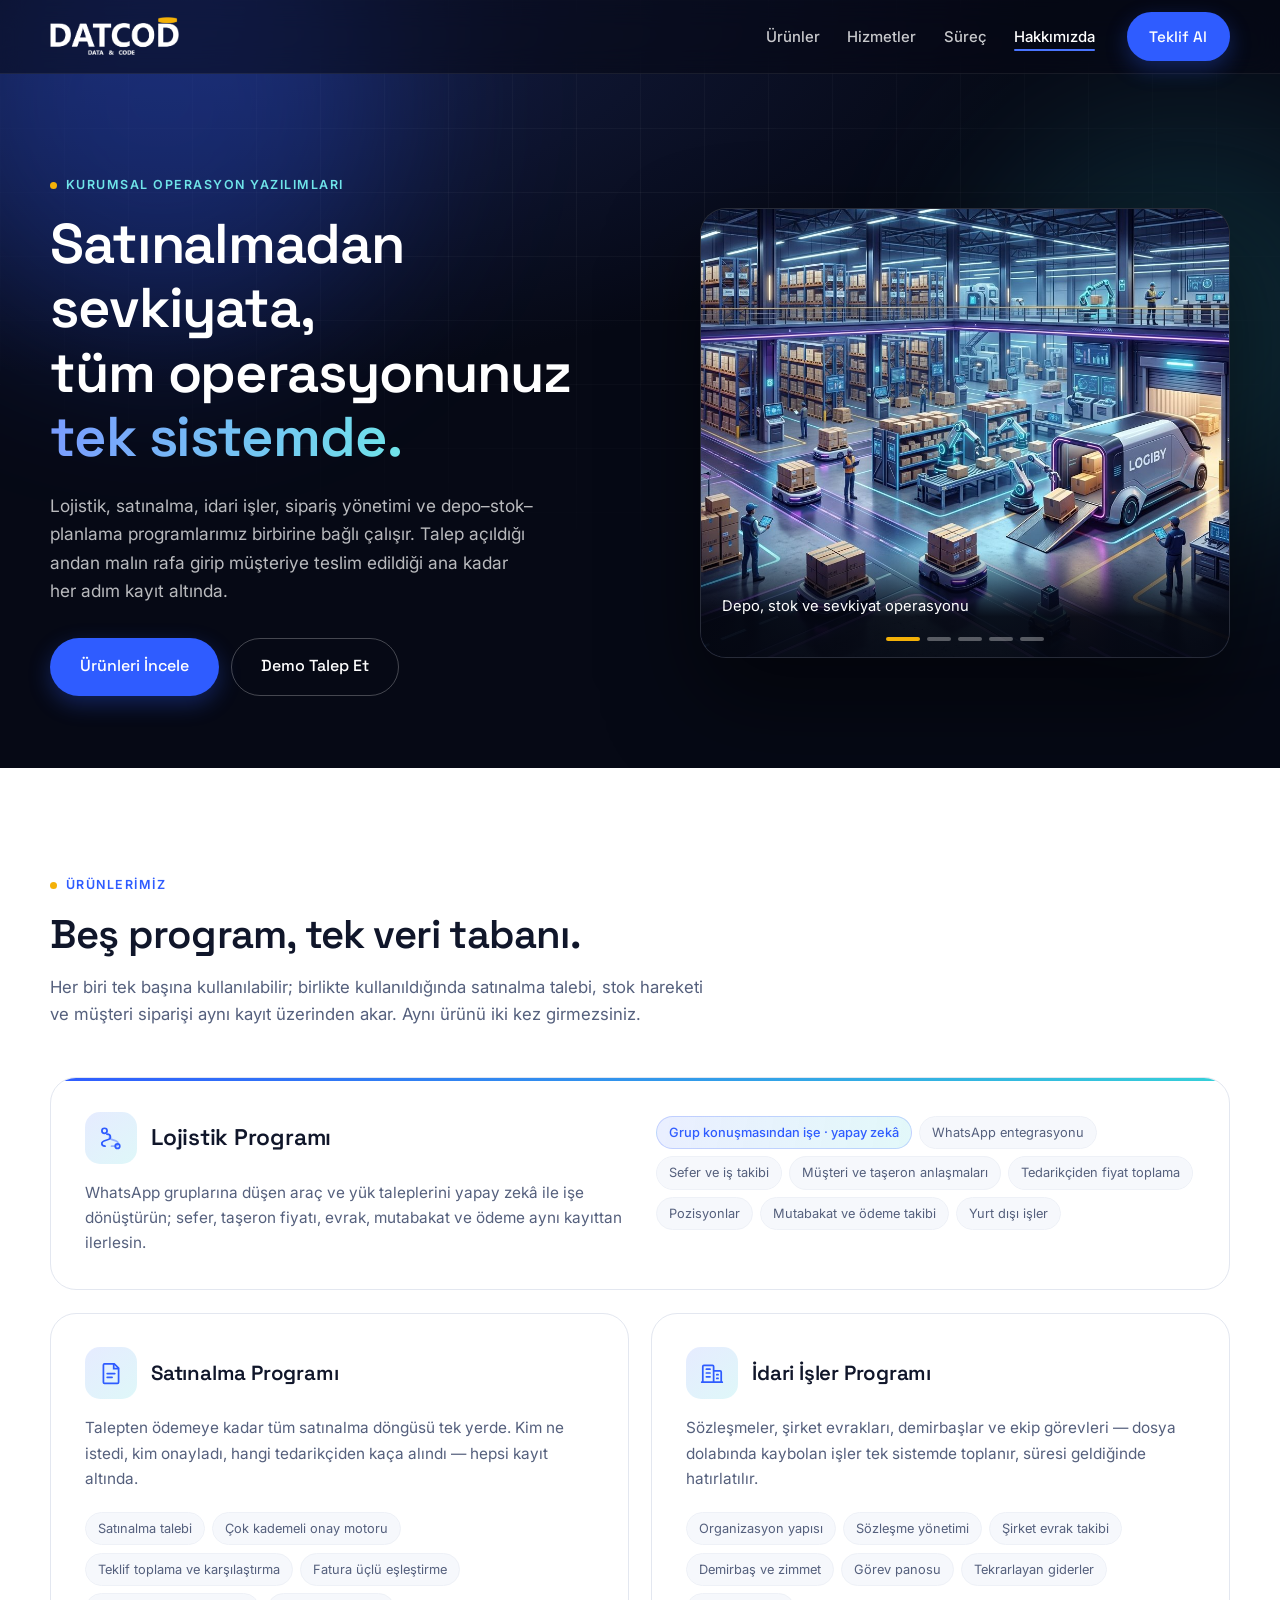
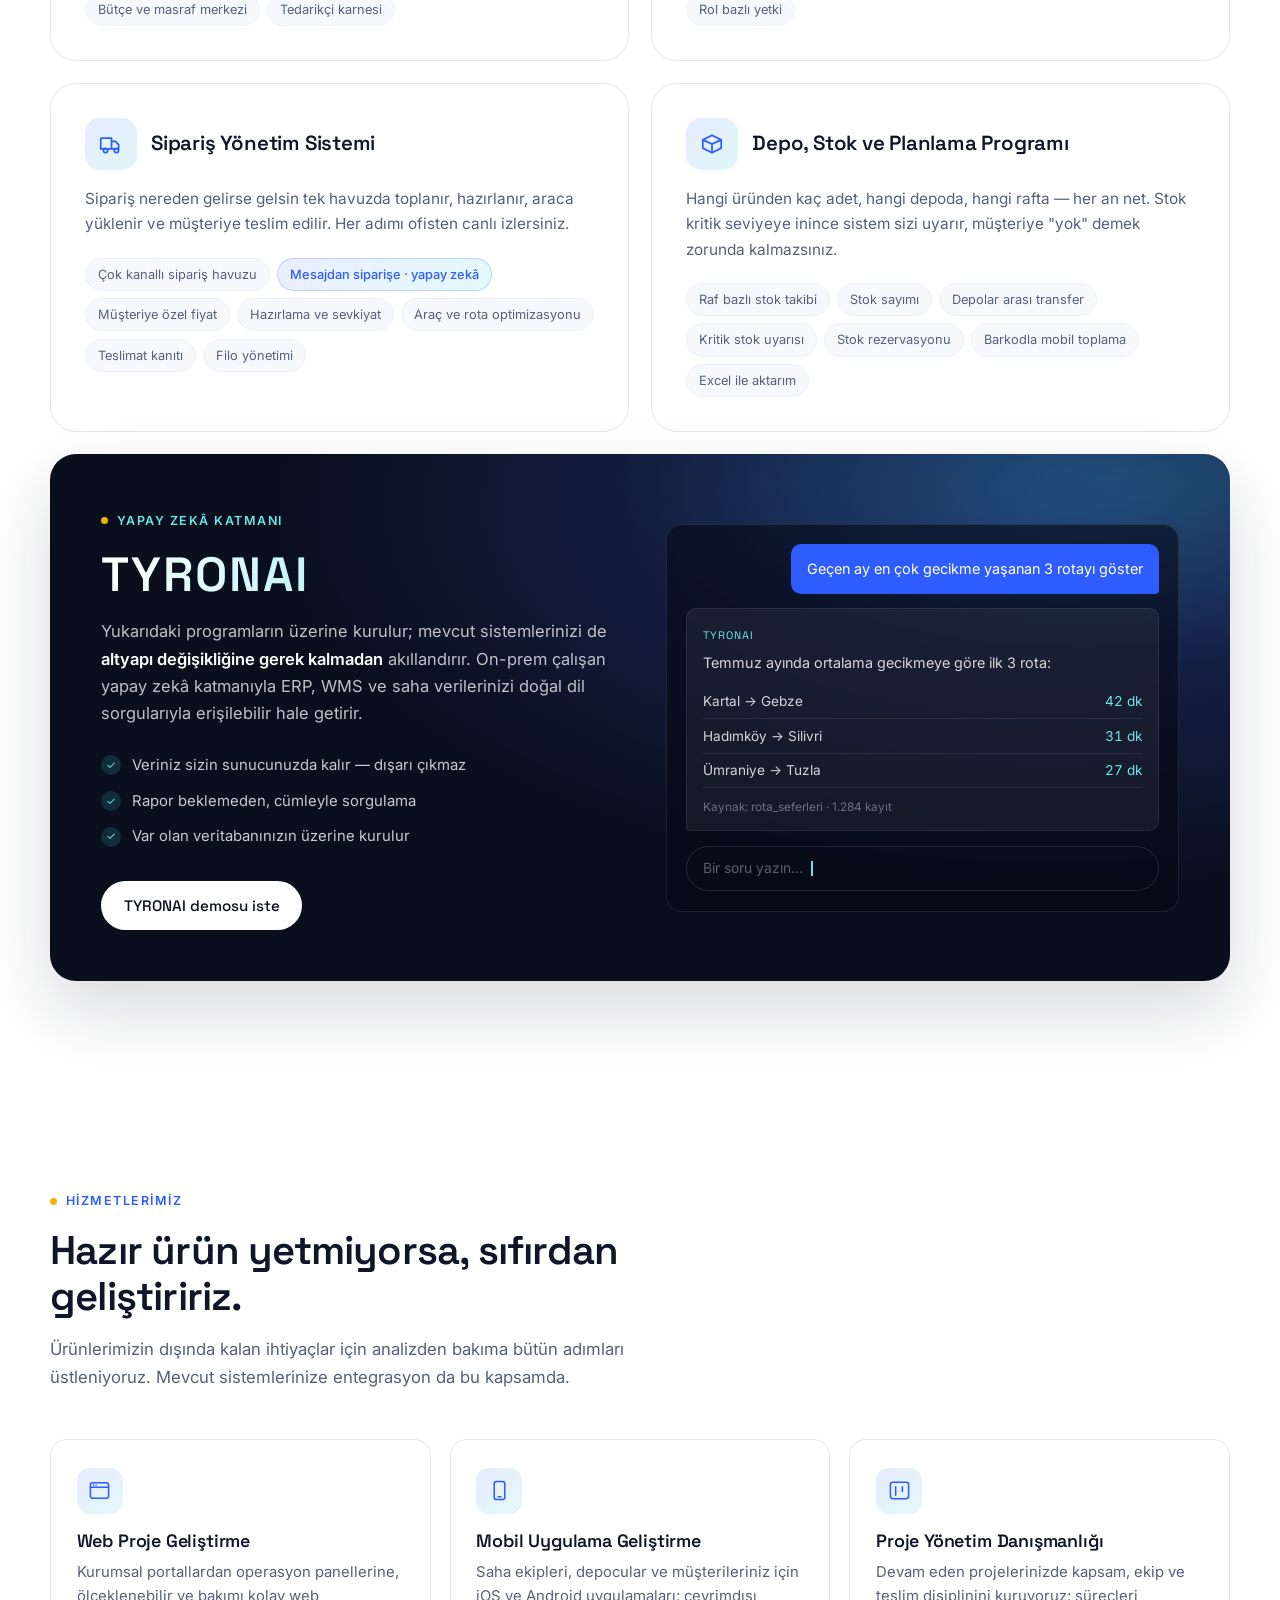
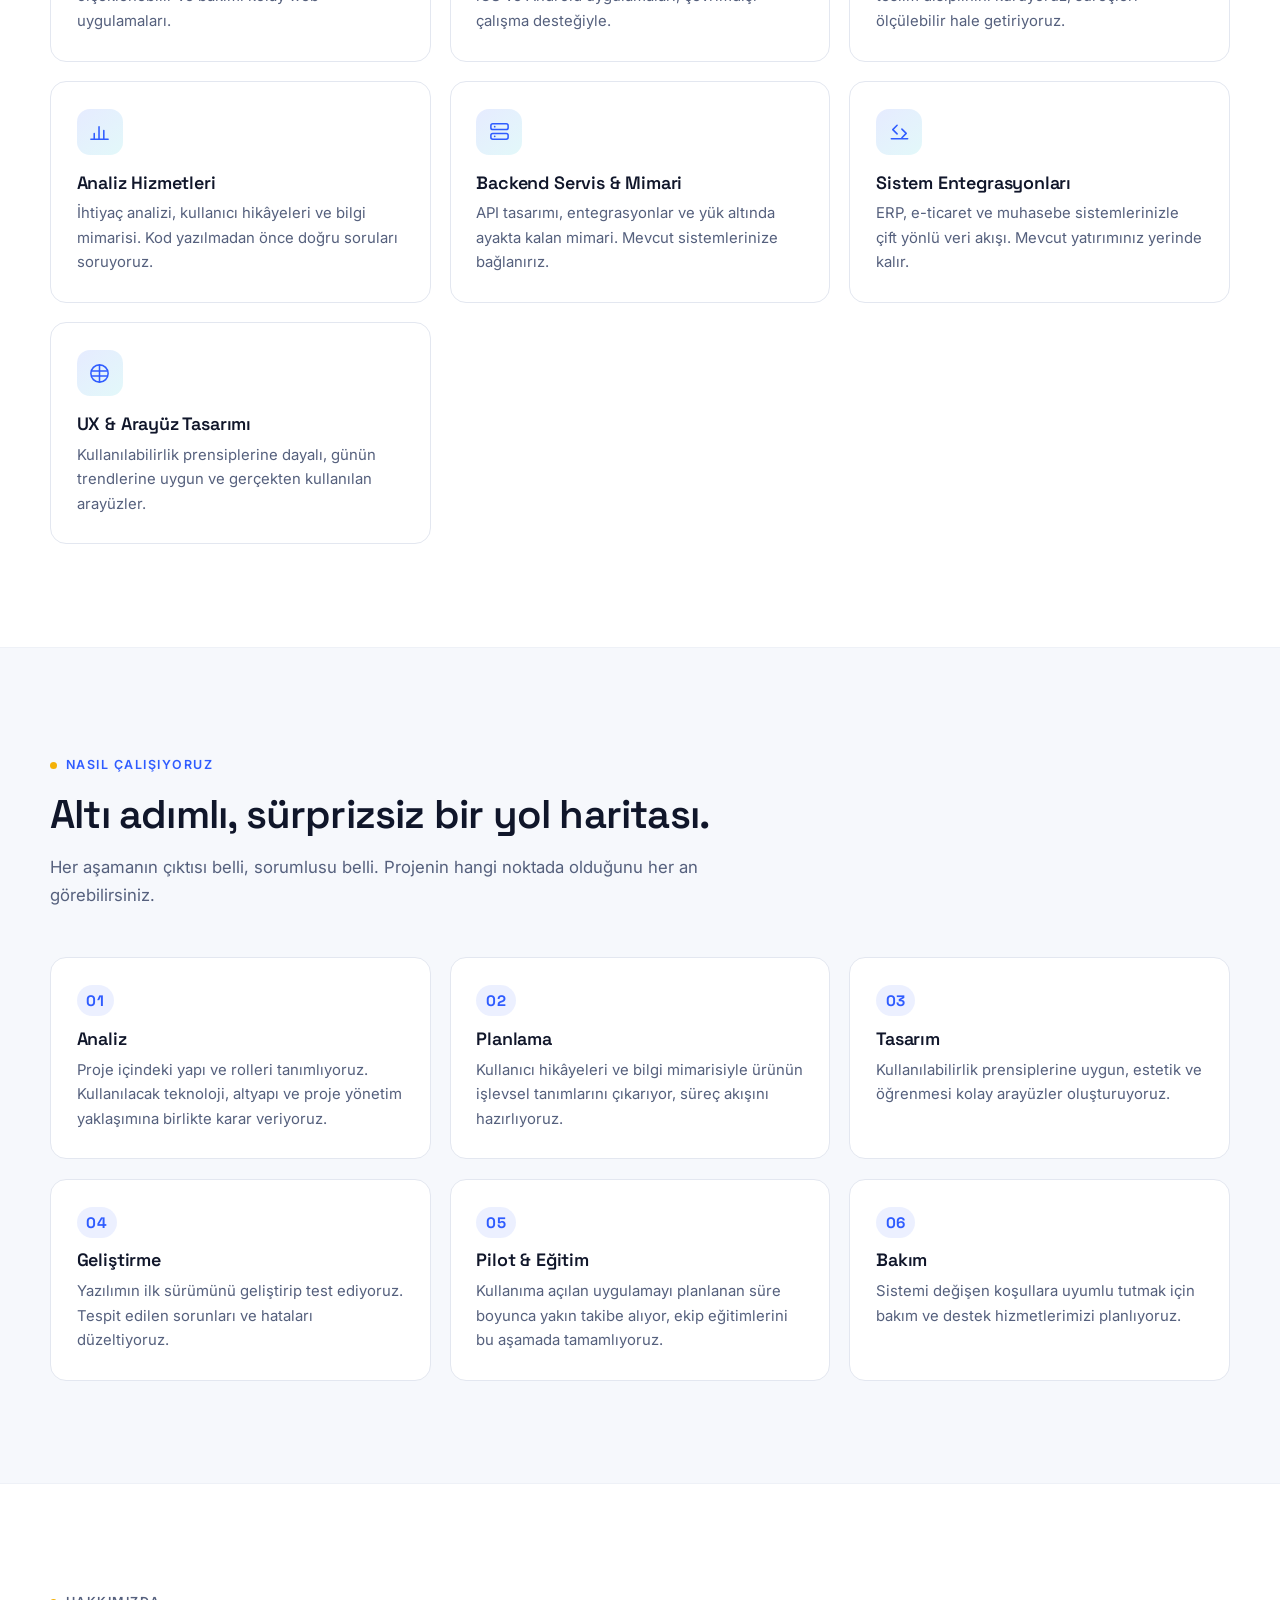
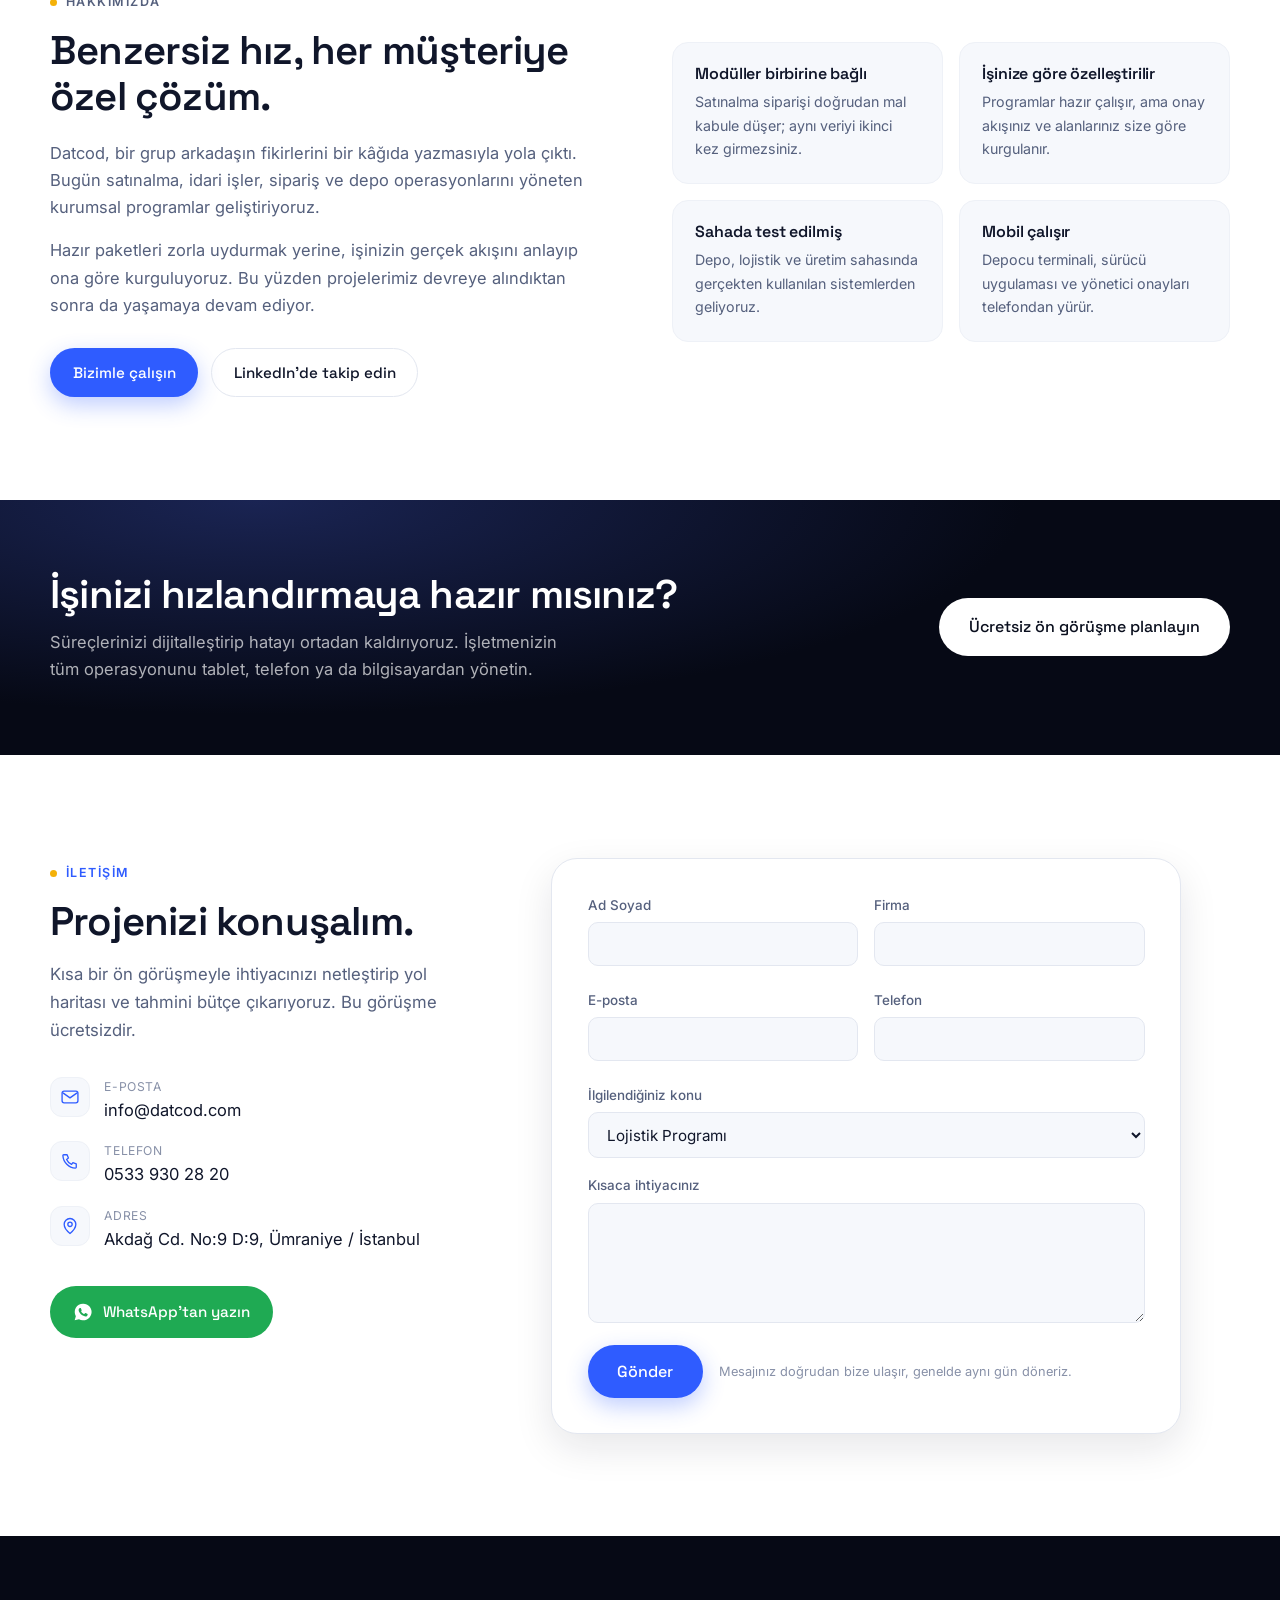
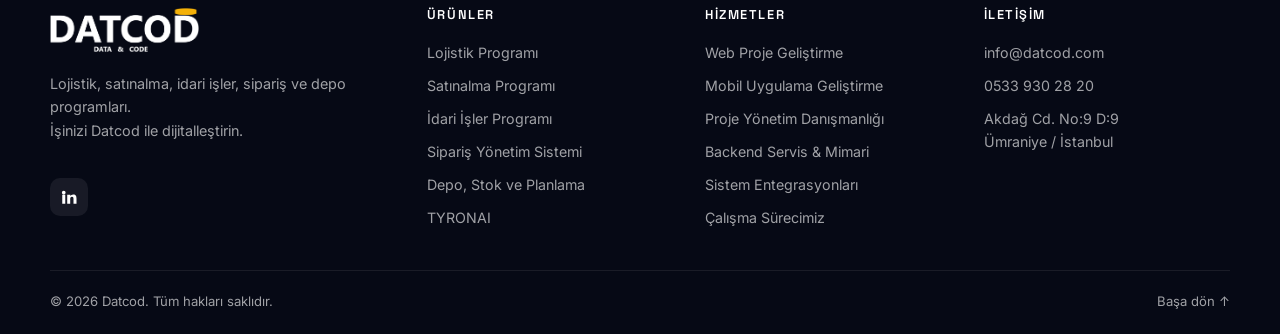
==== commit e33b13d3: "İletişim formu doğrudan mail göndersin Form artık mailto ile e-posta programını açmıyor; /api/contac" ====
--- a/index.html
+++ b/index.html
@@ -549,9 +549,20 @@
             <textarea id="cf-message" name="message" rows="5" required></textarea>
             <p class="err" data-for="cf-message"></p>
           </div>
+          <!-- Bal küpü: ekranda görünmez, yalnız botlar doldurur -->
+          <div class="hp" aria-hidden="true">
+            <label for="cf-website">Bu alanı boş bırakın</label>
+            <input type="text" id="cf-website" name="website" tabindex="-1" autocomplete="off" />
+          </div>
+
+          <div class="cf-turnstile"
+               data-sitekey="TURNSTILE_SITE_KEY"
+               data-language="tr"
+               data-theme="light"></div>
+
           <div class="field field-full form-foot">
             <button type="submit" class="btn btn-primary btn-lg">Gönder</button>
-            <p class="form-note">Form, varsayılan e-posta uygulamanızı açar.</p>
+            <p class="form-note">Mesajınız doğrudan bize ulaşır, genelde aynı gün döneriz.</p>
           </div>
           <p class="form-status" id="formStatus" role="status" aria-live="polite"></p>
         </form>
@@ -634,6 +645,7 @@
   }
   </script>
 
+  <script src="https://challenges.cloudflare.com/turnstile/v0/api.js" async defer></script>
   <script src="assets/js/main.js"></script>
 </body>
 </html>
--- a/assets/css/style.css
+++ b/assets/css/style.css
@@ -443,7 +443,24 @@
 .err { font-size: .78rem; color: #d63c3c; margin: 0; min-height: 0; }
 .form-foot { flex-direction: row; align-items: center; gap: 1rem; flex-wrap: wrap; }
 .form-note { font-size: .8rem; color: var(--text-mut); margin: 0; }
-.form-status { grid-column: 1 / -1; font-size: .88rem; margin: 0; color: #1a8a4a; }
+
+.form-status { grid-column: 1 / -1; font-size: .88rem; margin: 0; }
+.form-status:empty { display: none; }
+.form-status.ok  { color: #1a8a4a; }
+.form-status.err { color: #c62828; }
+
+/* bal küpü — ekran okuyucudan da uzak tutulur, görsel olarak yok sayılır */
+.hp {
+  position: absolute; width: 1px; height: 1px;
+  padding: 0; margin: -1px; overflow: hidden;
+  clip: rect(0 0 0 0); clip-path: inset(50%); white-space: nowrap; border: 0;
+}
+
+/* Turnstile: formun tam genişliğinde; yüklenmeden yer kaplamasın */
+.cf-turnstile { grid-column: 1 / -1; }
+.cf-turnstile:empty { display: none; }
+
+.contact-form button[type="submit"]:disabled { opacity: .6; cursor: not-allowed; }
 
 /* ---------- footer ---------- */
 .site-footer { background: var(--ink-950); color: rgba(255, 255, 255, .62); padding-top: clamp(3rem, 6vw, 4.5rem); }
